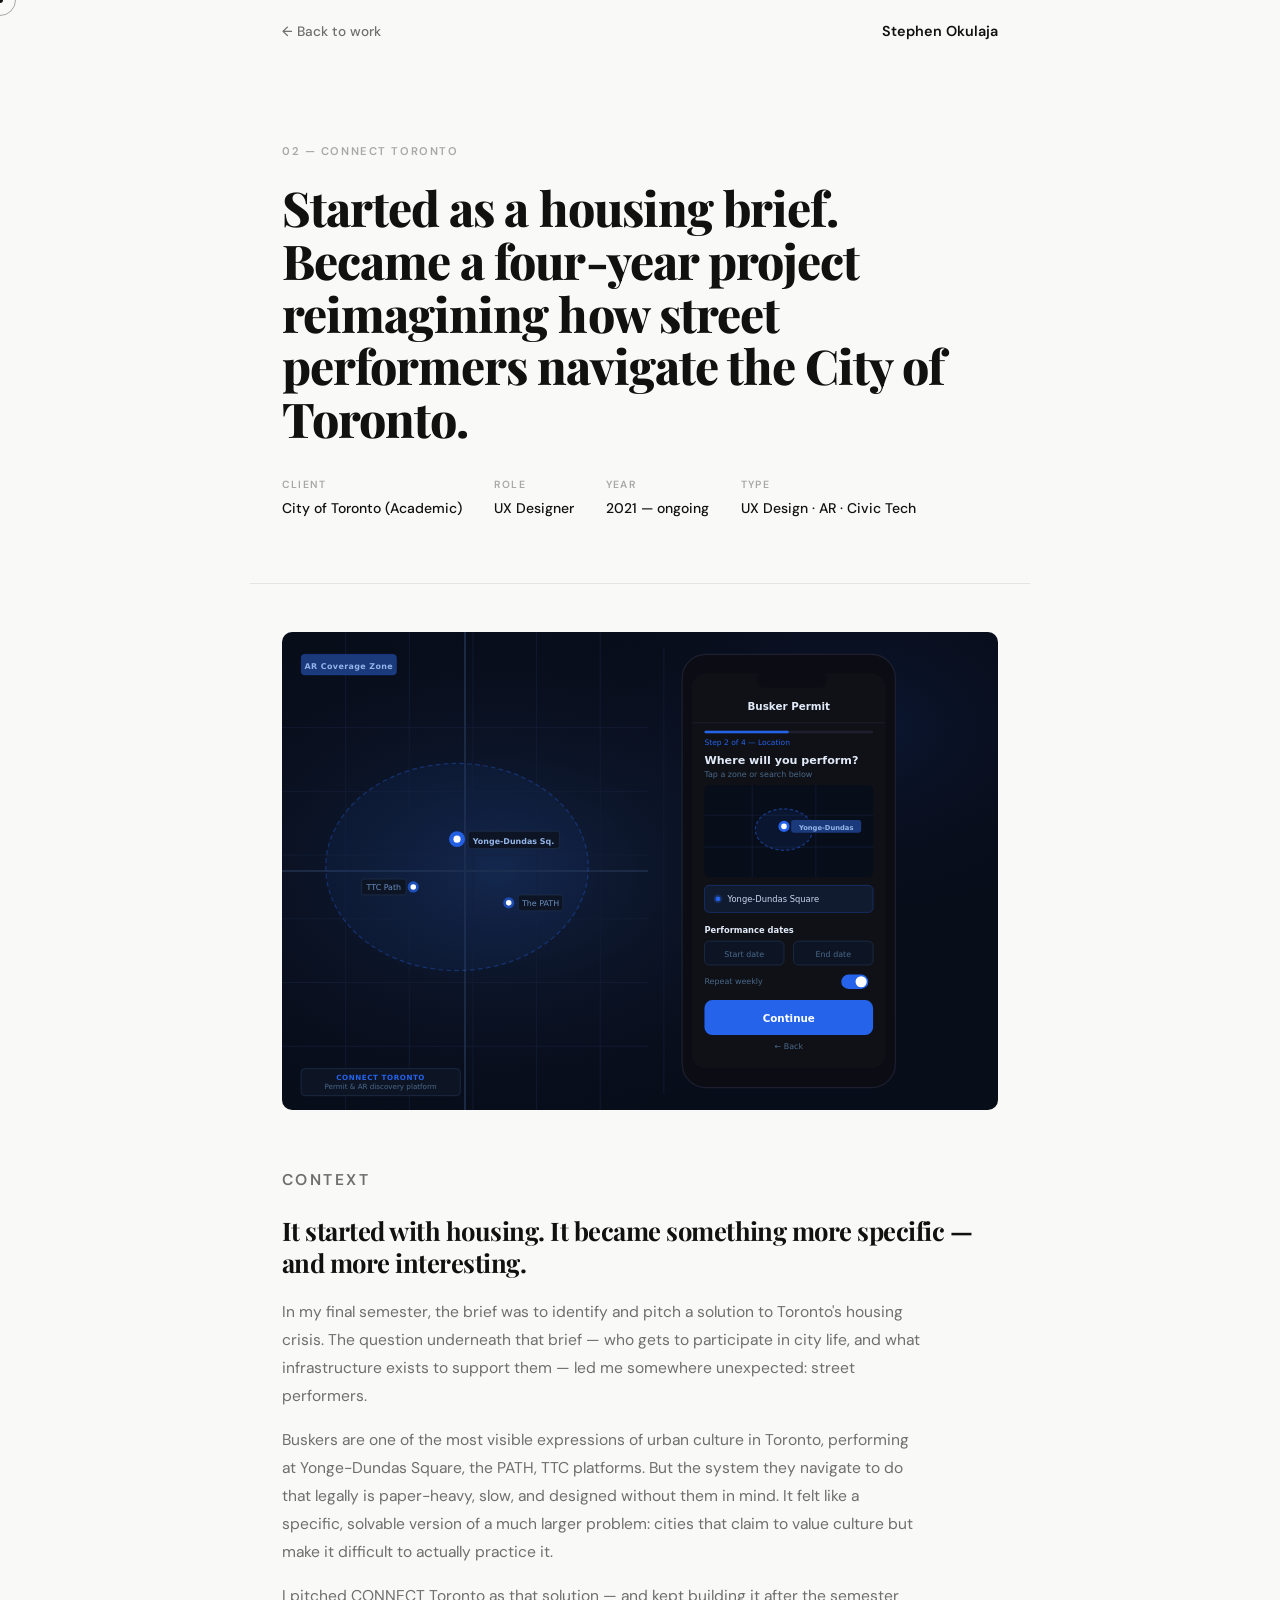
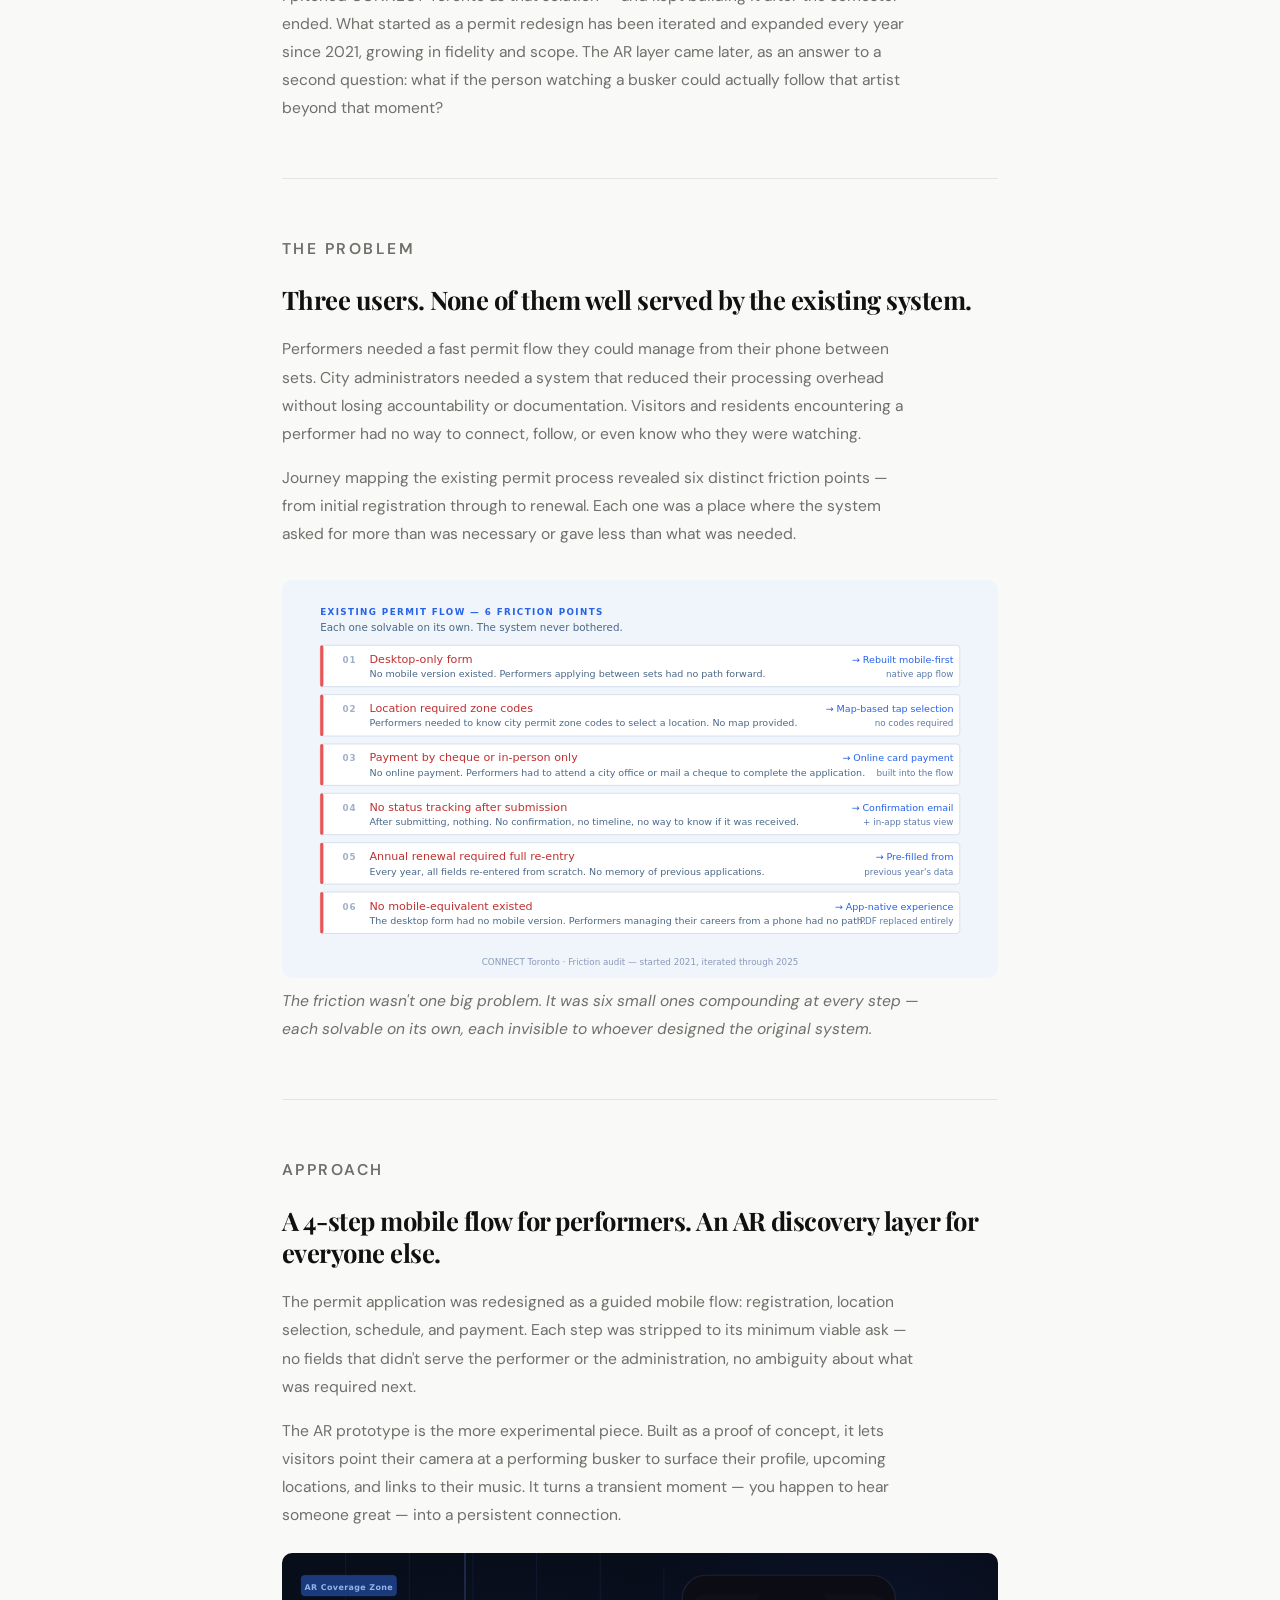
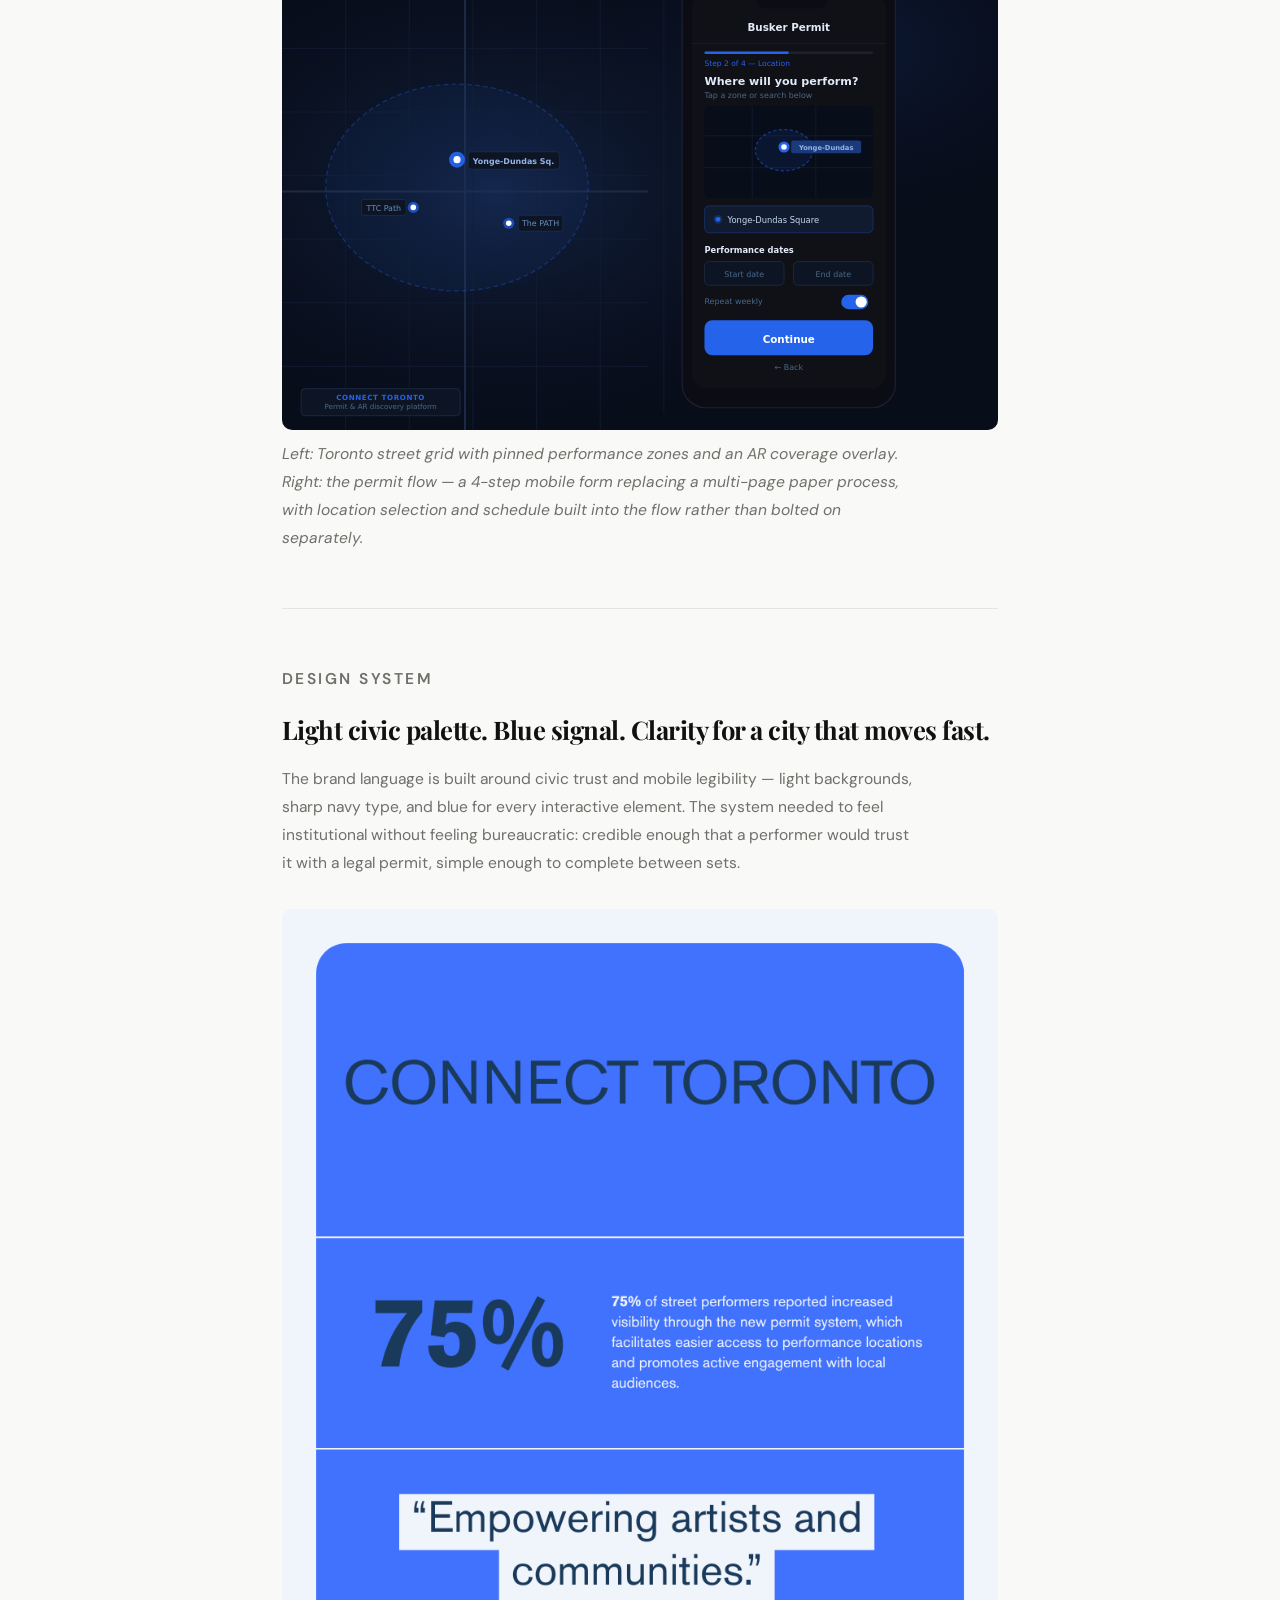
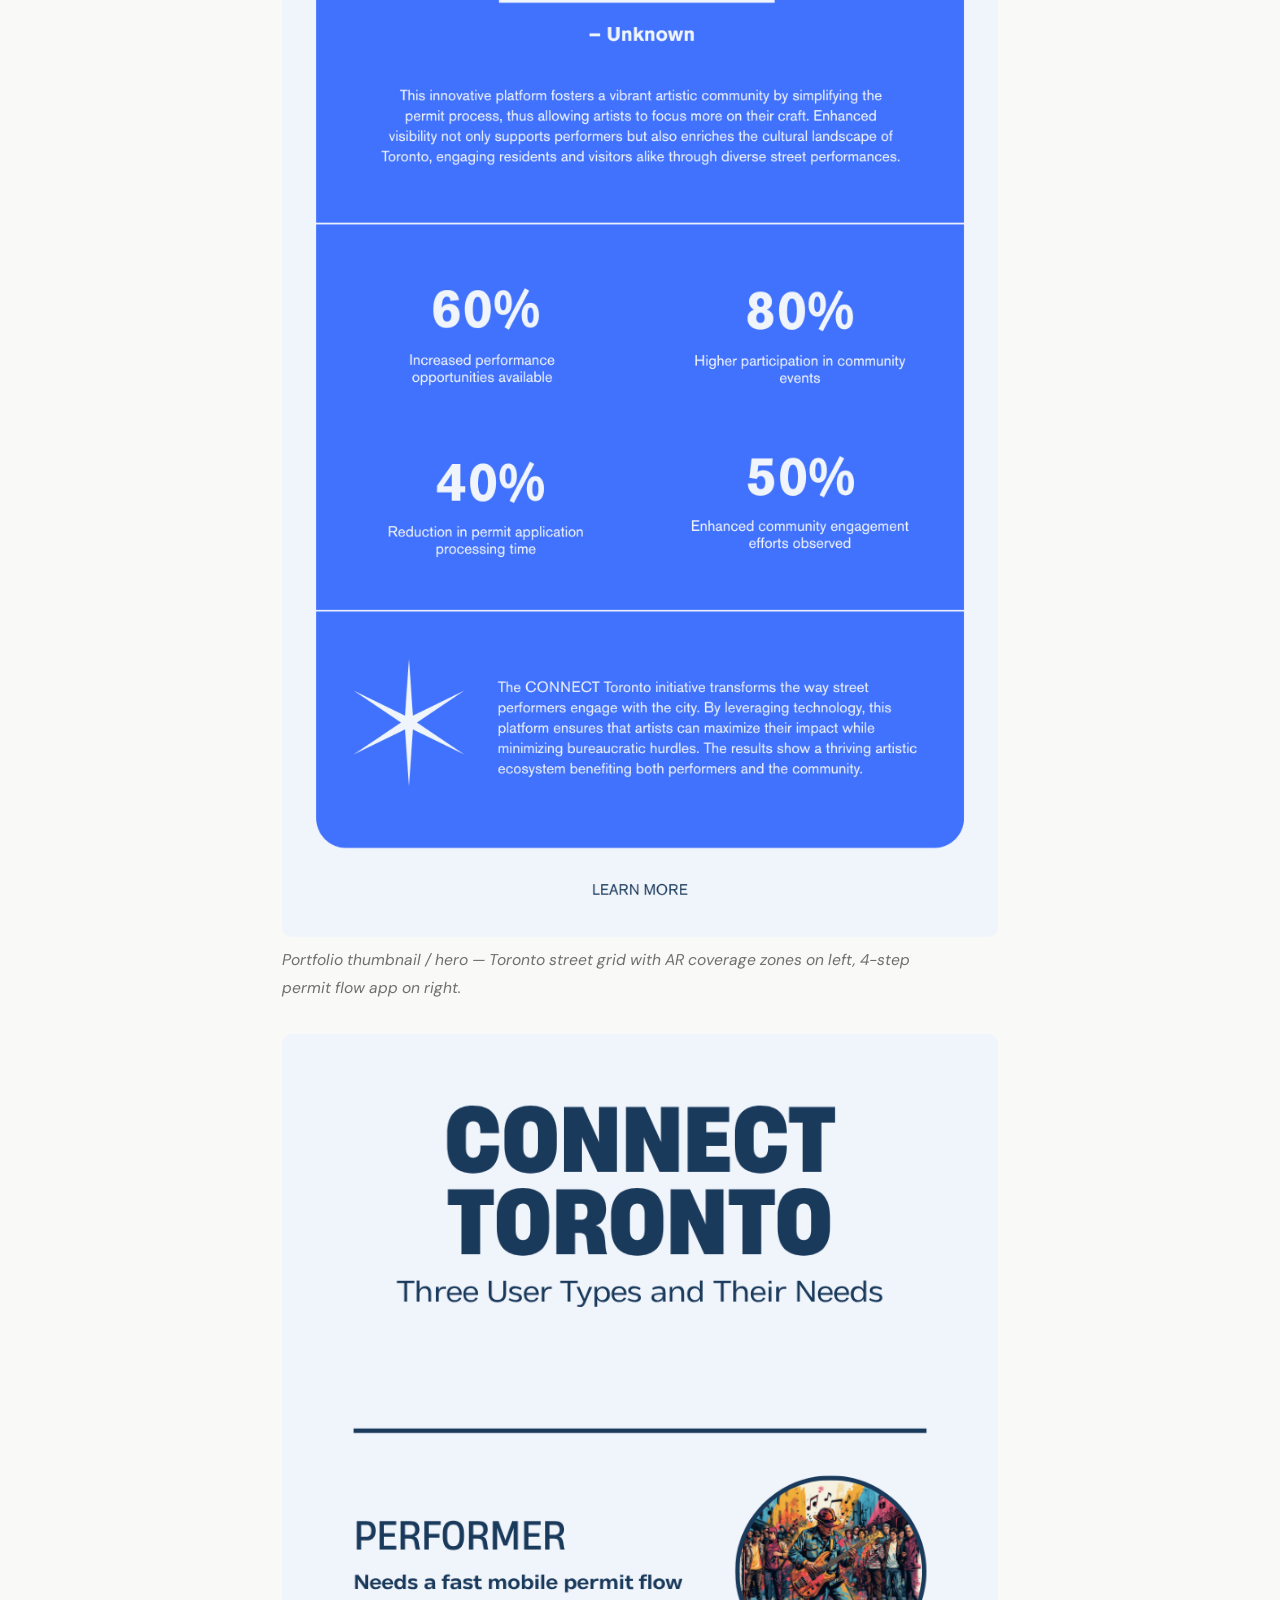
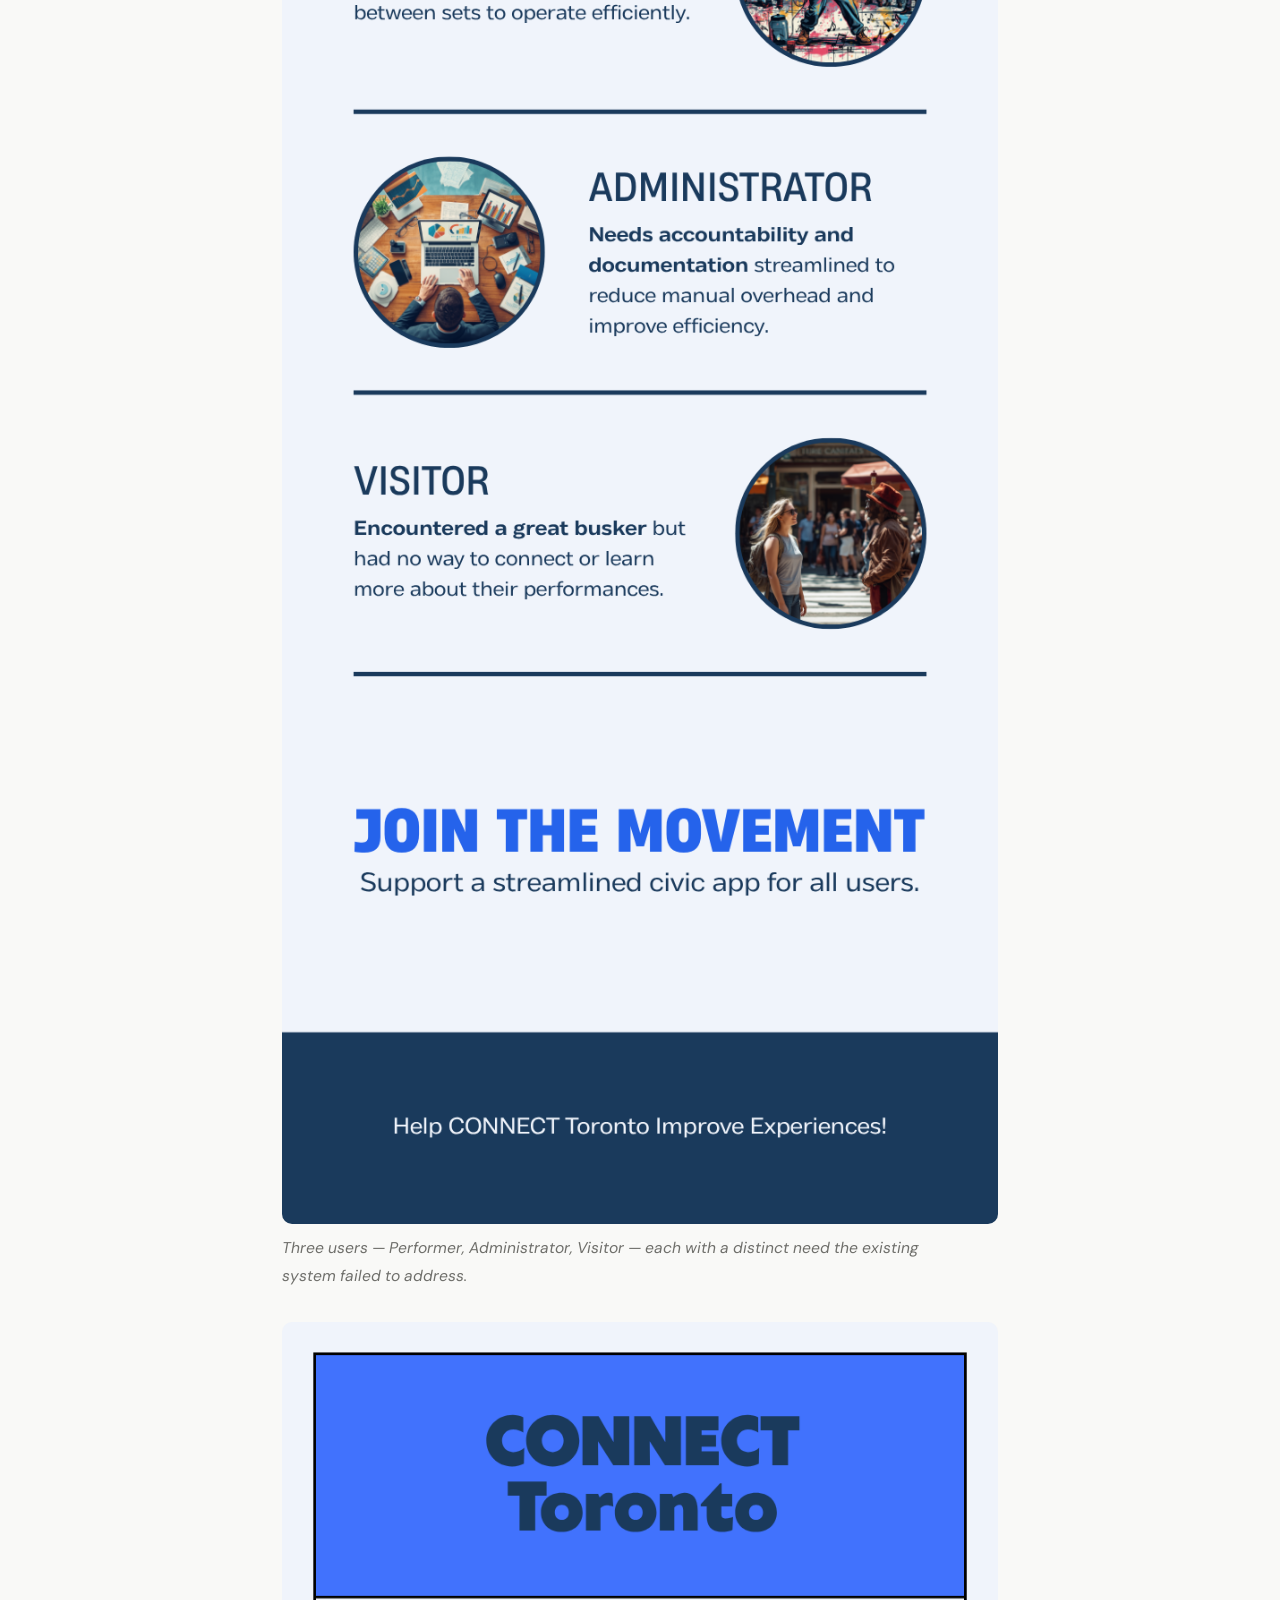
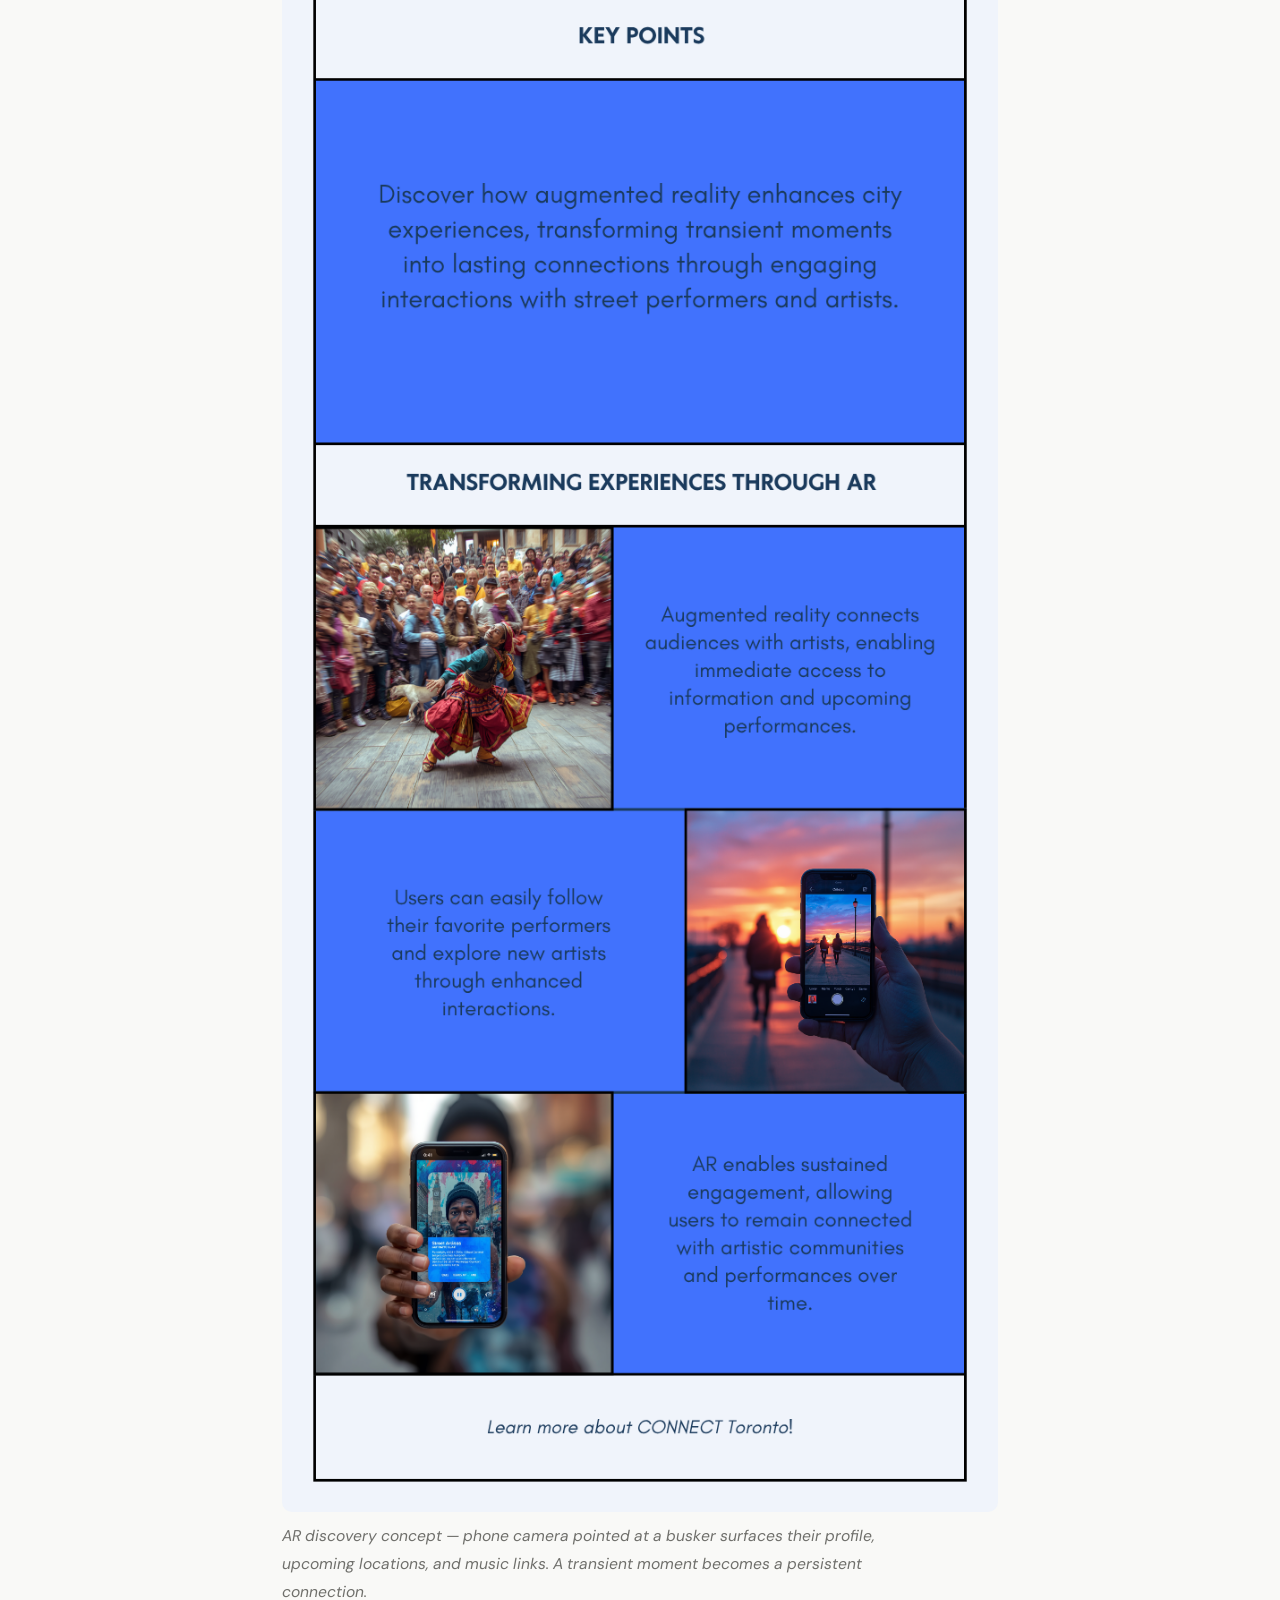
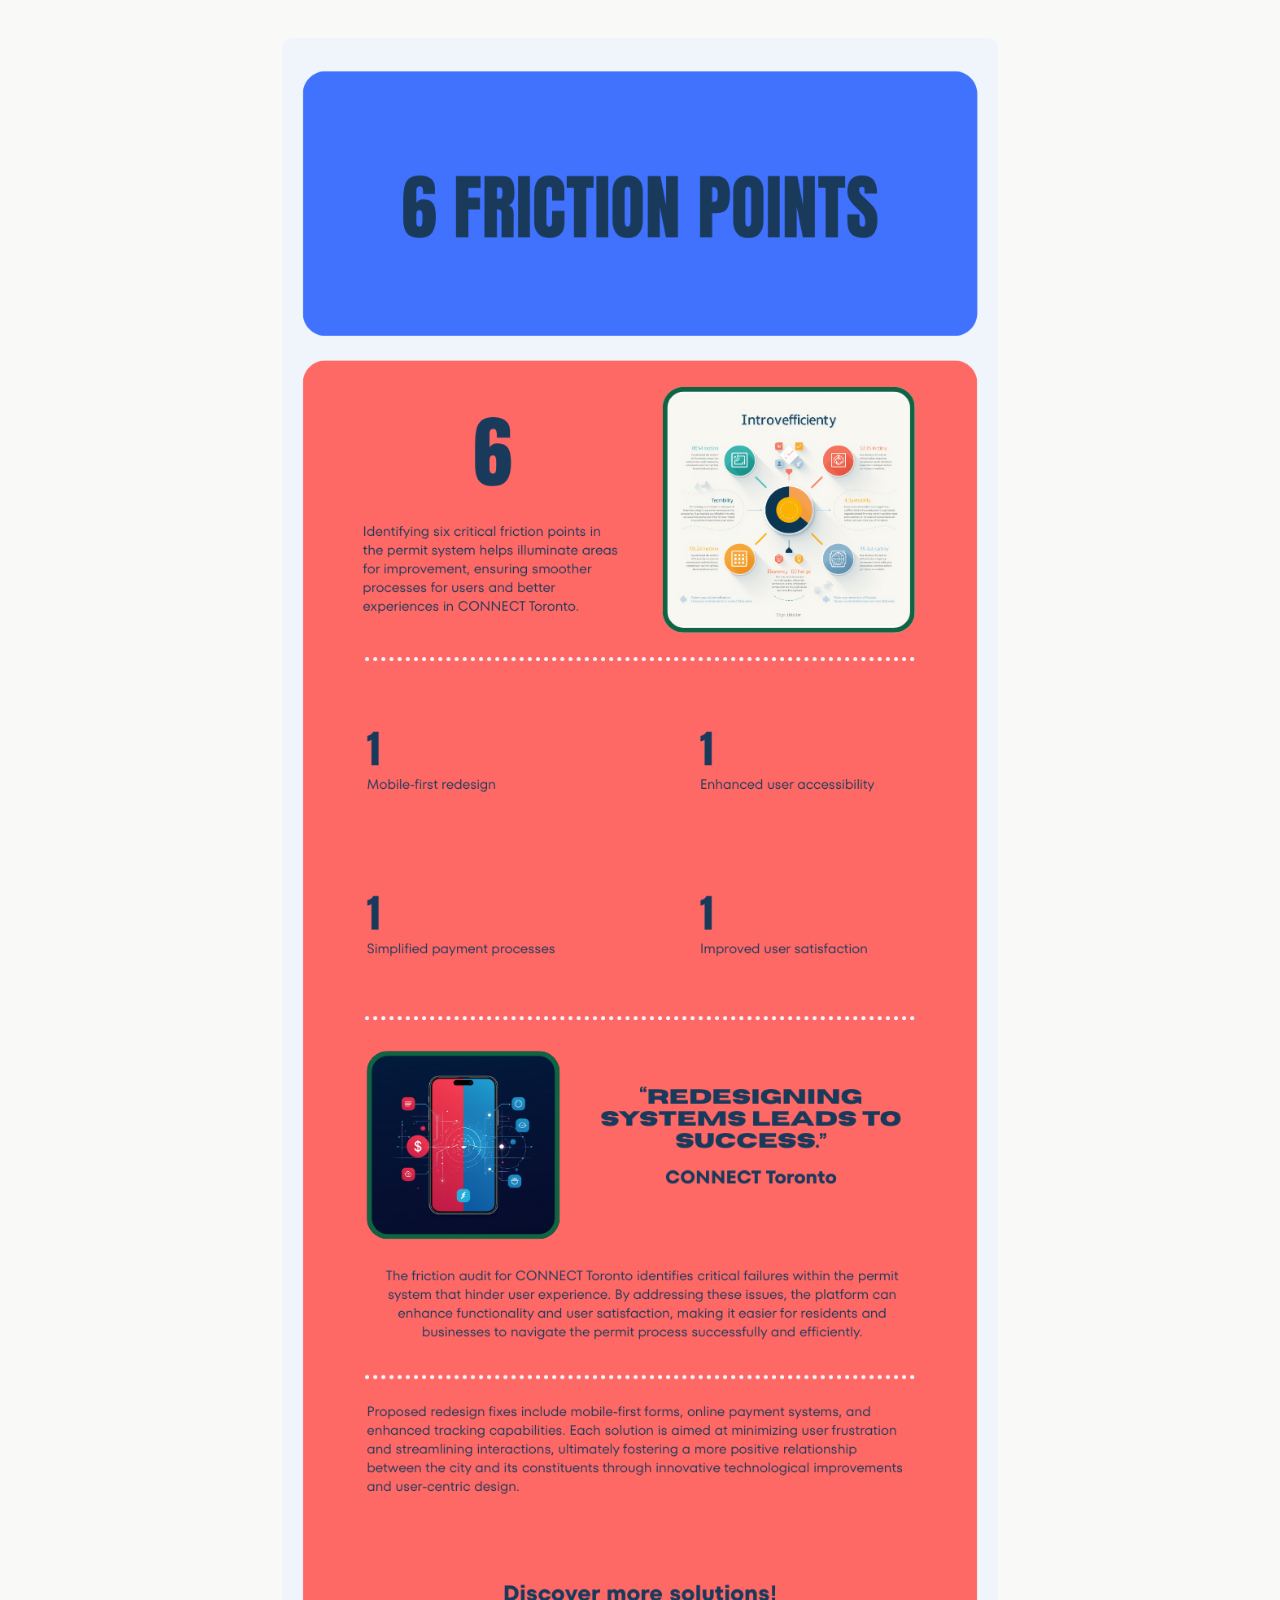
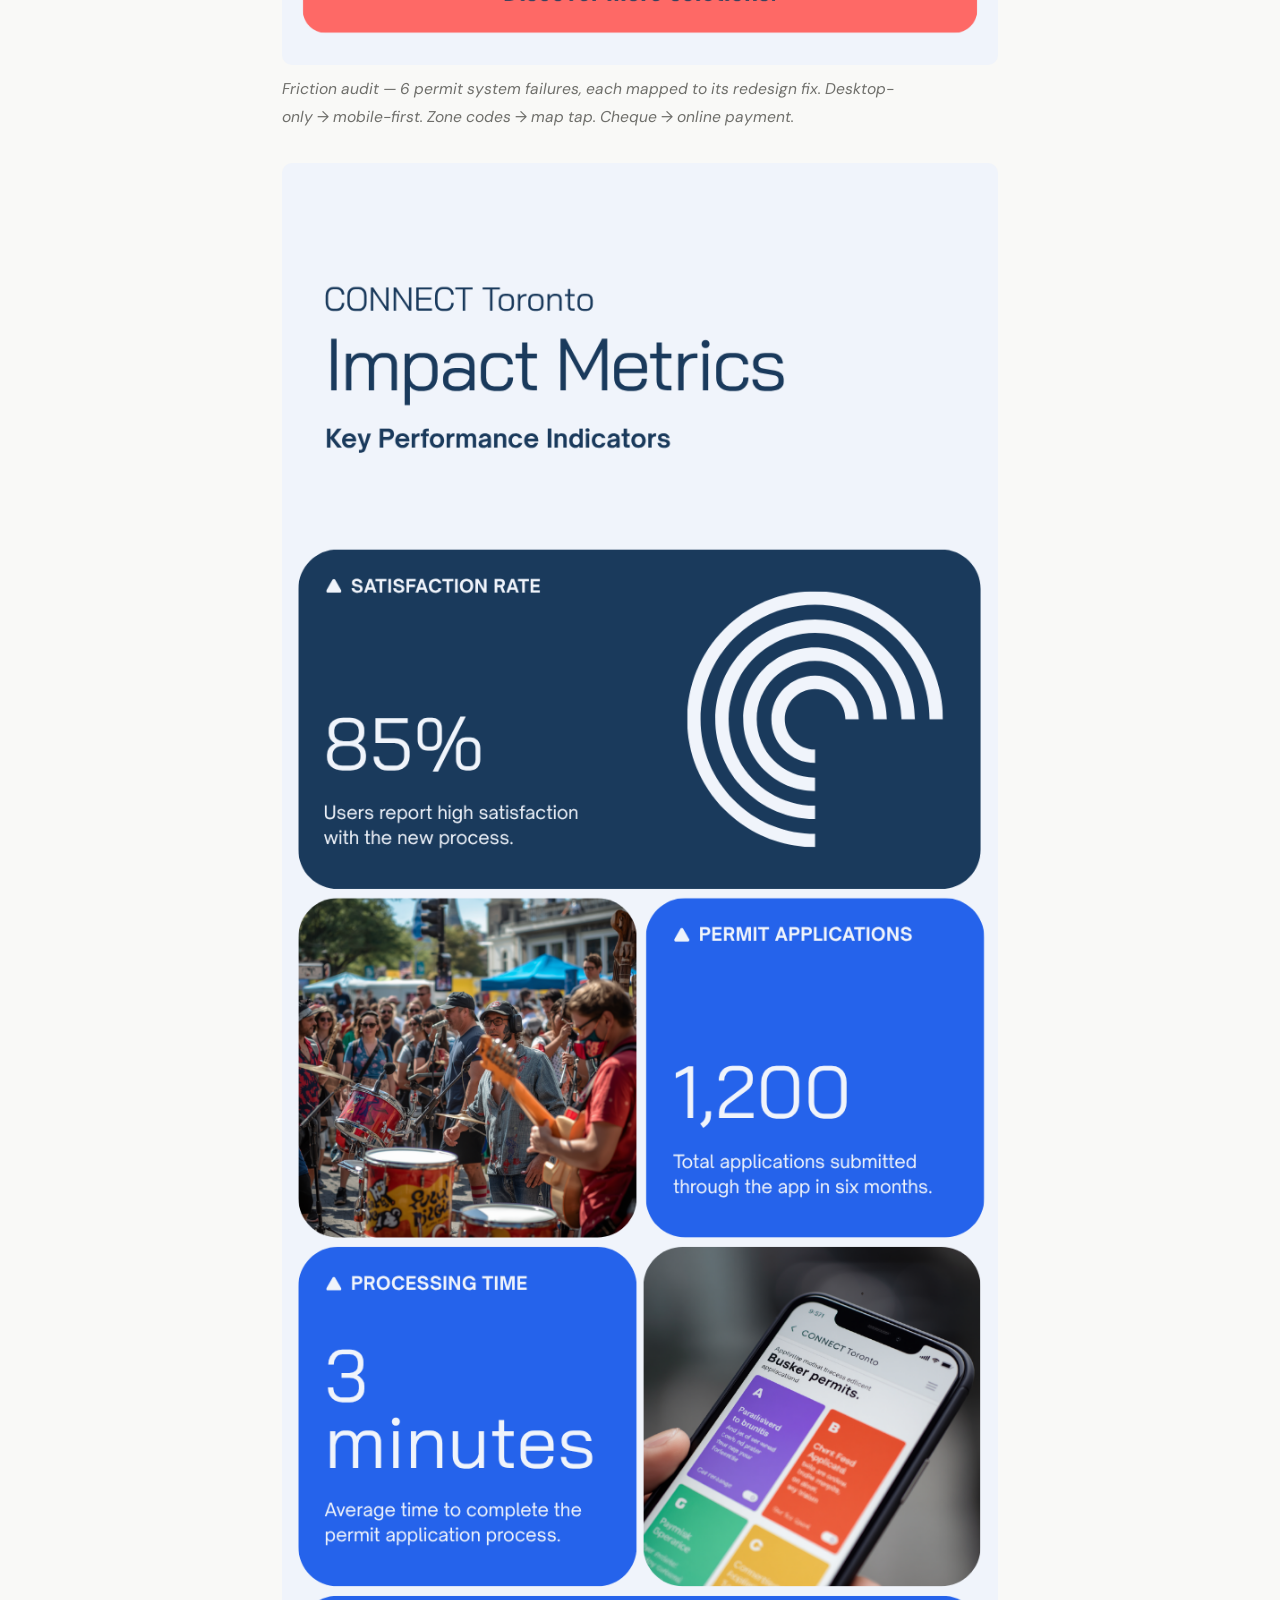
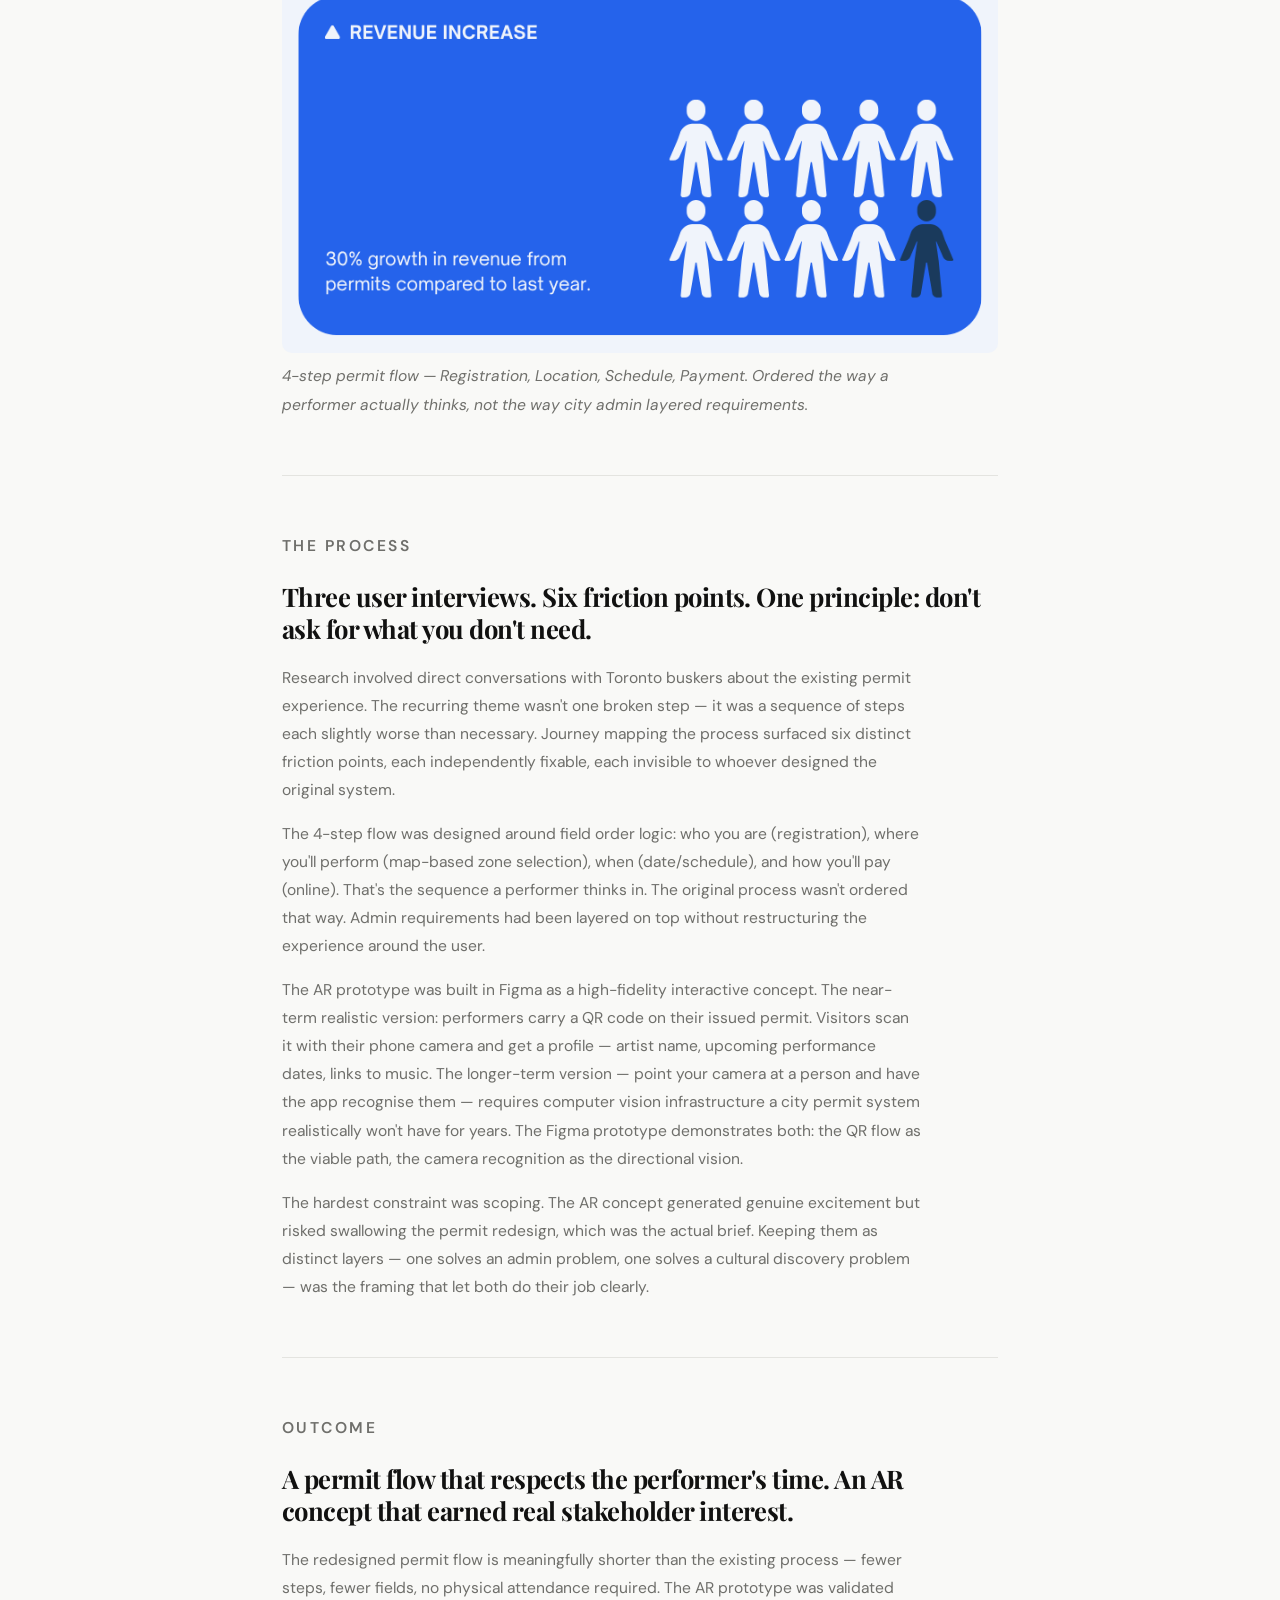
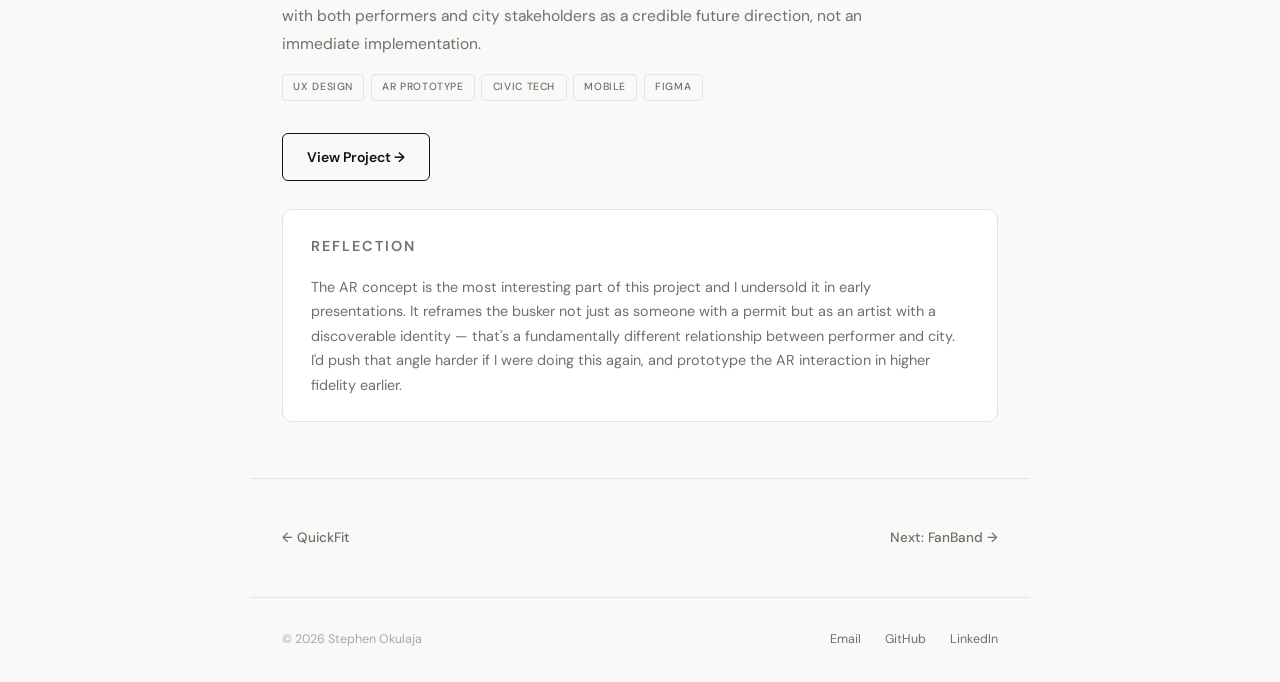
==== projects/connect-toronto.html @ ec6cff31 "Initial commit — portfolio with 5 case studies QuickFit, CONNECT Toronto, FanBand, VerseCue, Elicit " ====
<!DOCTYPE html>
<html lang="en">
<head>
  <meta charset="UTF-8" />
  <meta name="viewport" content="width=device-width, initial-scale=1.0" />
  <title>CONNECT Toronto — Stephen Okulaja</title>
  <link rel="preconnect" href="https://fonts.googleapis.com" />
  <link rel="preconnect" href="https://fonts.gstatic.com" crossorigin />
  <link href="https://fonts.googleapis.com/css2?family=Playfair+Display:ital,wght@0,400;0,700;1,400;1,700&family=DM+Sans:ital,opsz,wght@0,9..40,300;0,9..40,400;0,9..40,500;0,9..40,600;1,9..40,300&display=swap" rel="stylesheet" />
  <link rel="stylesheet" href="case-study.css" />
</head>
<body>

  <div class="cursor-dot"></div>
  <div class="cursor-ring"></div>

  <nav class="nav" id="nav">
    <a class="nav-back" href="../index.html">&larr; Back to work</a>
    <a class="nav-logo" href="../index.html">Stephen Okulaja</a>
  </nav>

  <header class="cs-hero fade-in">
    <p class="cs-num">02 &mdash; CONNECT Toronto</p>
    <h1 class="cs-title">Started as a housing brief. Became a four-year project reimagining how street performers navigate the City of Toronto.</h1>
    <div class="cs-meta">
      <div class="cs-meta-item">
        <span class="cs-meta-label">Client</span>
        <span class="cs-meta-value">City of Toronto (Academic)</span>
      </div>
      <div class="cs-meta-item">
        <span class="cs-meta-label">Role</span>
        <span class="cs-meta-value">UX Designer</span>
      </div>
      <div class="cs-meta-item">
        <span class="cs-meta-label">Year</span>
        <span class="cs-meta-value">2021 — ongoing</span>
      </div>
      <div class="cs-meta-item">
        <span class="cs-meta-label">Type</span>
        <span class="cs-meta-value">UX Design · AR · Civic Tech</span>
      </div>
    </div>
  </header>

  <div class="cs-project-img fade-in">
    <img src="../assets/connect-toronto.svg" alt="CONNECT Toronto app and AR overlay interface" />
  </div>

  <main class="cs-body">

    <section class="cs-section fade-in">
      <p class="cs-section-label">Context</p>
      <h2>It started with housing. It became something more specific — and more interesting.</h2>
      <p>In my final semester, the brief was to identify and pitch a solution to Toronto's housing crisis. The question underneath that brief — who gets to participate in city life, and what infrastructure exists to support them — led me somewhere unexpected: street performers.</p>
      <p>Buskers are one of the most visible expressions of urban culture in Toronto, performing at Yonge-Dundas Square, the PATH, TTC platforms. But the system they navigate to do that legally is paper-heavy, slow, and designed without them in mind. It felt like a specific, solvable version of a much larger problem: cities that claim to value culture but make it difficult to actually practice it.</p>
      <p>I pitched CONNECT Toronto as that solution — and kept building it after the semester ended. What started as a permit redesign has been iterated and expanded every year since 2021, growing in fidelity and scope. The AR layer came later, as an answer to a second question: what if the person watching a busker could actually follow that artist beyond that moment?</p>
    </section>

    <section class="cs-section fade-in">
      <p class="cs-section-label">The Problem</p>
      <h2>Three users. None of them well served by the existing system.</h2>
      <p>Performers needed a fast permit flow they could manage from their phone between sets. City administrators needed a system that reduced their processing overhead without losing accountability or documentation. Visitors and residents encountering a performer had no way to connect, follow, or even know who they were watching.</p>
      <p>Journey mapping the existing permit process revealed six distinct friction points — from initial registration through to renewal. Each one was a place where the system asked for more than was necessary or gave less than what was needed.</p>
      <img src="../assets/connect-journey.svg" alt="Permit flow journey map with 6 friction points" style="width:100%;border-radius:10px;display:block;margin:2rem 0 0;" />
      <p class="cs-img-caption">The friction wasn't one big problem. It was six small ones compounding at every step — each solvable on its own, each invisible to whoever designed the original system.</p>
    </section>

    <section class="cs-section fade-in">
      <p class="cs-section-label">Approach</p>
      <h2>A 4-step mobile flow for performers. An AR discovery layer for everyone else.</h2>
      <p>The permit application was redesigned as a guided mobile flow: registration, location selection, schedule, and payment. Each step was stripped to its minimum viable ask — no fields that didn't serve the performer or the administration, no ambiguity about what was required next.</p>
      <p>The AR prototype is the more experimental piece. Built as a proof of concept, it lets visitors point their camera at a performing busker to surface their profile, upcoming locations, and links to their music. It turns a transient moment — you happen to hear someone great — into a persistent connection.</p>
      <img src="../assets/connect-toronto.svg" alt="CONNECT Toronto app and AR overlay" style="width:100%;border-radius:10px;display:block;margin:1.5rem 0 0;" />
      <p class="cs-img-caption">Left: Toronto street grid with pinned performance zones and an AR coverage overlay. Right: the permit flow — a 4-step mobile form replacing a multi-page paper process, with location selection and schedule built into the flow rather than bolted on separately.</p>
    </section>

    <section class="cs-section fade-in">
      <p class="cs-section-label">Design System</p>
      <h2>Light civic palette. Blue signal. Clarity for a city that moves fast.</h2>
      <p>The brand language is built around civic trust and mobile legibility — light backgrounds, sharp navy type, and blue for every interactive element. The system needed to feel institutional without feeling bureaucratic: credible enough that a performer would trust it with a legal permit, simple enough to complete between sets.</p>

      <img src="../assets/ct-design-hero.png" alt="CONNECT Toronto hero — city map with AR zones and mobile permit flow" style="width:100%;border-radius:10px;display:block;margin:2rem 0 0;" />
      <p class="cs-img-caption">Portfolio thumbnail / hero — Toronto street grid with AR coverage zones on left, 4-step permit flow app on right.</p>

      <img src="../assets/ct-design-users.png" alt="Three user types — Performer, Administrator, Visitor" style="width:100%;border-radius:10px;display:block;margin:2rem 0 0;" />
      <p class="cs-img-caption">Three users — Performer, Administrator, Visitor — each with a distinct need the existing system failed to address.</p>

      <img src="../assets/ct-design-ar.png" alt="AR discovery concept — phone camera overlay with performer profile card" style="width:100%;border-radius:10px;display:block;margin:2rem 0 0;" />
      <p class="cs-img-caption">AR discovery concept — phone camera pointed at a busker surfaces their profile, upcoming locations, and music links. A transient moment becomes a persistent connection.</p>

      <img src="../assets/ct-design-friction.png" alt="Friction audit — 6 permit system failures and redesign fixes" style="width:100%;border-radius:10px;display:block;margin:2rem 0 0;" />
      <p class="cs-img-caption">Friction audit — 6 permit system failures, each mapped to its redesign fix. Desktop-only → mobile-first. Zone codes → map tap. Cheque → online payment.</p>

      <img src="../assets/ct-design-flow.png" alt="4-step permit flow — Registration, Location, Schedule, Payment" style="width:100%;border-radius:10px;display:block;margin:2rem 0 0;" />
      <p class="cs-img-caption">4-step permit flow — Registration, Location, Schedule, Payment. Ordered the way a performer actually thinks, not the way city admin layered requirements.</p>
    </section>

    <section class="cs-section fade-in">
      <p class="cs-section-label">The Process</p>
      <h2>Three user interviews. Six friction points. One principle: don't ask for what you don't need.</h2>
      <p>Research involved direct conversations with Toronto buskers about the existing permit experience. The recurring theme wasn't one broken step — it was a sequence of steps each slightly worse than necessary. Journey mapping the process surfaced six distinct friction points, each independently fixable, each invisible to whoever designed the original system.</p>
      <p>The 4-step flow was designed around field order logic: who you are (registration), where you'll perform (map-based zone selection), when (date/schedule), and how you'll pay (online). That's the sequence a performer thinks in. The original process wasn't ordered that way. Admin requirements had been layered on top without restructuring the experience around the user.</p>
      <p>The AR prototype was built in Figma as a high-fidelity interactive concept. The near-term realistic version: performers carry a QR code on their issued permit. Visitors scan it with their phone camera and get a profile — artist name, upcoming performance dates, links to music. The longer-term version — point your camera at a person and have the app recognise them — requires computer vision infrastructure a city permit system realistically won't have for years. The Figma prototype demonstrates both: the QR flow as the viable path, the camera recognition as the directional vision.</p>
      <p>The hardest constraint was scoping. The AR concept generated genuine excitement but risked swallowing the permit redesign, which was the actual brief. Keeping them as distinct layers — one solves an admin problem, one solves a cultural discovery problem — was the framing that let both do their job clearly.</p>
    </section>

    <section class="cs-section fade-in">
      <p class="cs-section-label">Outcome</p>
      <h2>A permit flow that respects the performer's time. An AR concept that earned real stakeholder interest.</h2>
      <p>The redesigned permit flow is meaningfully shorter than the existing process — fewer steps, fewer fields, no physical attendance required. The AR prototype was validated with both performers and city stakeholders as a credible future direction, not an immediate implementation.</p>
      <ul class="cs-tags">
        <li>UX Design</li><li>AR Prototype</li><li>Civic Tech</li><li>Mobile</li><li>Figma</li>
      </ul>
      <div class="cs-links">
        <a href="https://imaginative-cascaron-b00fae.netlify.app/connect" target="_blank" rel="noopener" class="cs-link-btn">View Project &rarr;</a>
      </div>
      <div class="cs-reflection">
        <p class="cs-reflection-label">Reflection</p>
        <p>The AR concept is the most interesting part of this project and I undersold it in early presentations. It reframes the busker not just as someone with a permit but as an artist with a discoverable identity — that's a fundamentally different relationship between performer and city. I'd push that angle harder if I were doing this again, and prototype the AR interaction in higher fidelity earlier.</p>
      </div>
    </section>

  </main>

  <nav class="cs-project-nav fade-in">
    <a href="quickfit.html">&larr; QuickFit</a>
    <a class="next" href="fanband.html">Next: FanBand &rarr;</a>
  </nav>

  <footer class="footer">
    <p class="footer-copy">&copy; 2026 Stephen Okulaja</p>
    <div class="footer-links">
      <a href="mailto:okulajastephen@gmail.com">Email</a>
      <a href="https://github.com/stephenokulaja" target="_blank" rel="noopener">GitHub</a>
      <a href="https://www.linkedin.com/in/stephen-okulaja/" target="_blank" rel="noopener">LinkedIn</a>
    </div>
  </footer>

  <script src="case-study.js"></script>
</body>
</html>
---- projects/case-study.css ----
/* =====================
   TOKENS (shared with root)
   ===================== */
:root {
  --bg:      #f9f9f7;
  --surface: #ffffff;
  --border:  #e4e4e0;
  --text:    #111110;
  --muted:   #6f6f6b;
  --subtle:  #a8a8a4;
  --accent:  #a07040;
  --radius:  10px;
  --max-w:   780px;
  --font-display: 'Playfair Display', Georgia, serif;
  --font:    'DM Sans', system-ui, -apple-system, sans-serif;
}

@media (prefers-color-scheme: dark) {
  :root {
    --bg:      #111110;
    --surface: #1a1a18;
    --border:  #2a2a27;
    --text:    #f0f0ed;
    --muted:   #9a9a95;
    --subtle:  #5a5a56;
    --accent:  #c89050;
  }
}

/* =====================
   VIEW TRANSITIONS
   ===================== */
@view-transition { navigation: auto; }
::view-transition-old(root) { animation: 180ms ease out vt-fade-out; }
::view-transition-new(root) { animation: 240ms ease in vt-fade-in; }
@keyframes vt-fade-out { to   { opacity: 0; } }
@keyframes vt-fade-in  { from { opacity: 0; } }

/* =====================
   RESET
   ===================== */
*, *::before, *::after {
  box-sizing: border-box;
  margin: 0;
  padding: 0;
}

html { scroll-behavior: smooth; }

body {
  background: var(--bg);
  color: var(--text);
  font-family: var(--font);
  font-size: 1rem;
  line-height: 1.6;
  -webkit-font-smoothing: antialiased;
}

a { color: inherit; text-decoration: none; }

img {
  display: block;
  width: 100%;
  border-radius: var(--radius);
}

/* =====================
   CUSTOM CURSOR
   ===================== */
.cursor-dot,
.cursor-ring {
  position: fixed;
  top: 0; left: 0;
  pointer-events: none;
  z-index: 9999;
  border-radius: 50%;
  transform: translate(-50%, -50%);
  transition: opacity 0.3s;
}

.cursor-dot {
  width: 6px;
  height: 6px;
  background: var(--text);
}

.cursor-ring {
  width: 32px;
  height: 32px;
  border: 1.5px solid var(--text);
  opacity: 0.35;
  transition: width 0.2s ease, height 0.2s ease, opacity 0.2s ease;
}

body.cursor-hover .cursor-ring {
  width: 52px;
  height: 52px;
  opacity: 0.15;
}

/* =====================
   NAV
   ===================== */
.nav {
  position: sticky;
  top: 0;
  z-index: 100;
  display: flex;
  justify-content: space-between;
  align-items: center;
  padding: 1.25rem 2rem;
  max-width: var(--max-w);
  margin: 0 auto;
  background: var(--bg);
}

.nav.scrolled {
  border-bottom: 1px solid var(--border);
  background: rgba(249, 249, 247, 0.92);
  backdrop-filter: blur(10px);
  -webkit-backdrop-filter: blur(10px);
}

.nav-back {
  font-size: 0.85rem;
  font-weight: 500;
  color: var(--muted);
  display: flex;
  align-items: center;
  gap: 0.4rem;
  transition: color 0.2s;
}

.nav-back:hover { color: var(--text); }

.nav-logo {
  font-size: 0.9rem;
  font-weight: 600;
  color: var(--text);
}

/* =====================
   CASE STUDY HERO
   ===================== */
.cs-hero {
  max-width: var(--max-w);
  margin: 0 auto;
  padding: 5rem 2rem 4rem;
  border-bottom: 1px solid var(--border);
}

.cs-num {
  font-size: 0.7rem;
  font-weight: 600;
  letter-spacing: 0.14em;
  text-transform: uppercase;
  color: var(--subtle);
  margin-bottom: 1.25rem;
}

.cs-title {
  font-family: var(--font-display);
  font-size: clamp(1.8rem, 5vw, 3rem);
  font-weight: 800;
  letter-spacing: -0.02em;
  line-height: 1.1;
  margin-bottom: 2rem;
}

.cs-meta {
  display: flex;
  flex-wrap: wrap;
  gap: 2rem;
}

.cs-meta-item {
  display: flex;
  flex-direction: column;
  gap: 0.2rem;
}

.cs-meta-label {
  font-size: 0.65rem;
  font-weight: 600;
  letter-spacing: 0.12em;
  text-transform: uppercase;
  color: var(--subtle);
}

.cs-meta-value {
  font-size: 0.875rem;
  font-weight: 500;
  color: var(--text);
}

/* =====================
   CASE STUDY BODY
   ===================== */
.cs-body {
  max-width: var(--max-w);
  margin: 0 auto;
  padding: 0 2rem;
}

.cs-section {
  padding: 3.5rem 0;
  border-bottom: 1px solid var(--border);
}

.cs-section:last-of-type {
  border-bottom: none;
}

.cs-section-label {
  font-size: 0.65rem;
  font-weight: 600;
  letter-spacing: 0.16em;
  text-transform: uppercase;
  color: var(--accent);
  margin-bottom: 1.25rem;
}

.cs-section h2 {
  font-family: var(--font-display);
  font-size: clamp(1.2rem, 2.5vw, 1.6rem);
  font-weight: 700;
  letter-spacing: -0.02em;
  line-height: 1.25;
  margin-bottom: 1.25rem;
}

.cs-section p {
  font-size: 0.975rem;
  color: var(--muted);
  line-height: 1.8;
  max-width: 640px;
}

.cs-section p + p {
  margin-top: 1rem;
}

/* IMAGE PLACEHOLDER */
.cs-img-wrap {
  margin: 2rem 0;
  background: var(--border);
  border-radius: var(--radius);
  aspect-ratio: 16 / 9;
  display: flex;
  align-items: center;
  justify-content: center;
  color: var(--subtle);
  font-size: 0.8rem;
  font-weight: 500;
  letter-spacing: 0.05em;
}

.cs-img-wrap.tall {
  aspect-ratio: 4 / 3;
}

.cs-img-caption {
  font-size: 0.75rem;
  color: var(--subtle);
  margin-top: 0.6rem;
  font-style: italic;
}

/* OUTCOMES GRID */
.cs-outcomes {
  display: grid;
  grid-template-columns: repeat(auto-fill, minmax(180px, 1fr));
  gap: 1.5rem;
  margin-top: 1.5rem;
}

.cs-outcome {
  display: flex;
  flex-direction: column;
  gap: 0.35rem;
  padding: 1.5rem;
  background: var(--surface);
  border: 1px solid var(--border);
  border-radius: var(--radius);
}

.cs-outcome-value {
  font-family: var(--font-display);
  font-size: 2rem;
  font-weight: 800;
  letter-spacing: -0.03em;
  line-height: 1;
}

.cs-outcome-label {
  font-size: 0.8rem;
  color: var(--muted);
  line-height: 1.4;
}

/* TAGS */
.cs-tags {
  list-style: none;
  display: flex;
  flex-wrap: wrap;
  gap: 0.4rem;
  margin-top: 1rem;
}

.cs-tags li {
  font-size: 0.65rem;
  font-weight: 500;
  letter-spacing: 0.06em;
  text-transform: uppercase;
  color: var(--muted);
  border: 1px solid var(--border);
  padding: 0.25rem 0.65rem;
  border-radius: 4px;
}

.cs-links {
  display: flex;
  gap: 1rem;
  flex-wrap: wrap;
  margin-top: 2rem;
}

.cs-link-btn {
  display: inline-block;
  padding: 0.75rem 1.5rem;
  border: 1.5px solid var(--text);
  border-radius: 6px;
  font-size: 0.875rem;
  font-weight: 600;
  color: var(--text);
  transition: background 0.2s, color 0.2s;
}

.cs-link-btn:hover {
  background: var(--text);
  color: var(--bg);
}

/* =====================
   PROJECT NAV
   ===================== */
.cs-project-nav {
  max-width: var(--max-w);
  margin: 0 auto;
  padding: 3rem 2rem;
  display: flex;
  justify-content: space-between;
  align-items: center;
  border-top: 1px solid var(--border);
}

.cs-project-nav a {
  font-size: 0.85rem;
  font-weight: 500;
  color: var(--muted);
  transition: color 0.2s;
}

.cs-project-nav a:hover { color: var(--text); }

.cs-project-nav .next {
  text-align: right;
}

/* =====================
   FOOTER
   ===================== */
.footer {
  border-top: 1px solid var(--border);
  max-width: var(--max-w);
  margin: 0 auto;
  padding: 2rem;
  display: flex;
  justify-content: space-between;
  align-items: center;
  flex-wrap: wrap;
  gap: 1rem;
}

.footer-copy {
  font-size: 0.78rem;
  color: var(--subtle);
}

.footer-links {
  display: flex;
  gap: 1.5rem;
}

.footer-links a {
  font-size: 0.78rem;
  color: var(--muted);
  transition: color 0.2s;
}

.footer-links a:hover { color: var(--text); }

/* =====================
   FADE IN
   ===================== */
.fade-in {
  opacity: 0;
  transform: translateY(16px);
  transition: opacity 0.55s ease, transform 0.55s ease;
}

.fade-in.visible {
  opacity: 1;
  transform: translateY(0);
}

/* =====================
   PROJECT HERO IMAGE
   ===================== */
.cs-project-img {
  max-width: var(--max-w);
  margin: 0 auto;
  padding: 3rem 2rem 0;
}

.cs-project-img img {
  width: 100%;
  border-radius: var(--radius);
  display: block;
}

/* =====================
   REFLECTION (honest coda)
   ===================== */
.cs-reflection {
  background: var(--surface);
  border: 1px solid var(--border);
  border-radius: var(--radius);
  padding: 1.5rem 1.75rem;
  margin-top: 1.75rem;
}

.cs-reflection-label {
  font-size: 0.62rem;
  font-weight: 600;
  letter-spacing: 0.14em;
  text-transform: uppercase;
  color: var(--subtle);
  margin-bottom: 0.6rem;
}

.cs-reflection p {
  font-size: 0.9rem !important;
  color: var(--muted);
  line-height: 1.7;
  max-width: none !important;
}

/* =====================
   EMBEDDED ASSET PANELS
   ===================== */
.cs-embed {
  position: relative;
  width: 100%;
  overflow: hidden;
  border-radius: var(--radius);
  margin: 2rem 0 0;
  background: #0d0d0d;
}

.cs-embed iframe {
  width: 1200px;
  border: none;
  display: block;
  transform-origin: top left;
  pointer-events: none;
}

/* =====================
   RESPONSIVE
   ===================== */
@media (max-width: 600px) {
  .nav, .cs-hero, .cs-body, .cs-project-nav, .footer {
    padding-left: 1.25rem;
    padding-right: 1.25rem;
  }

  .cs-meta { gap: 1.25rem; }

  .cs-outcomes { grid-template-columns: 1fr 1fr; }

  .footer { flex-direction: column; align-items: flex-start; }
}
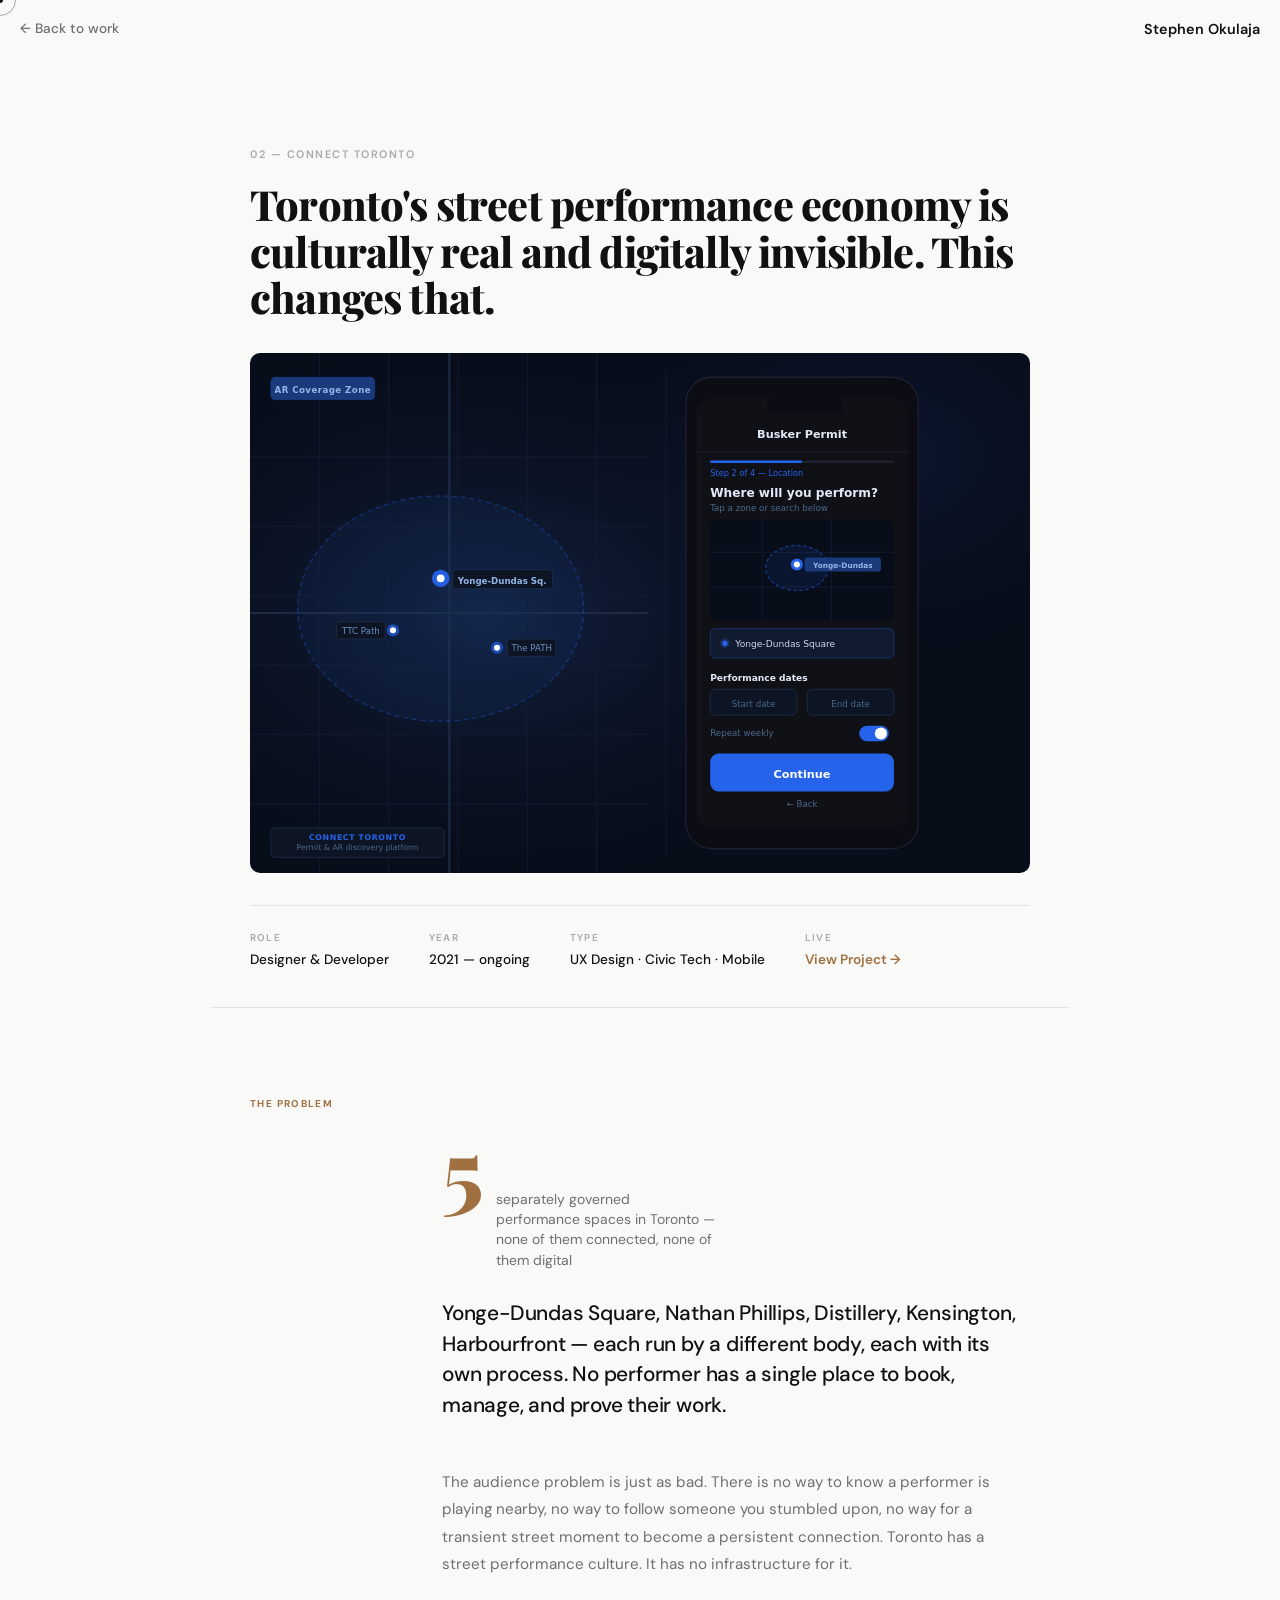
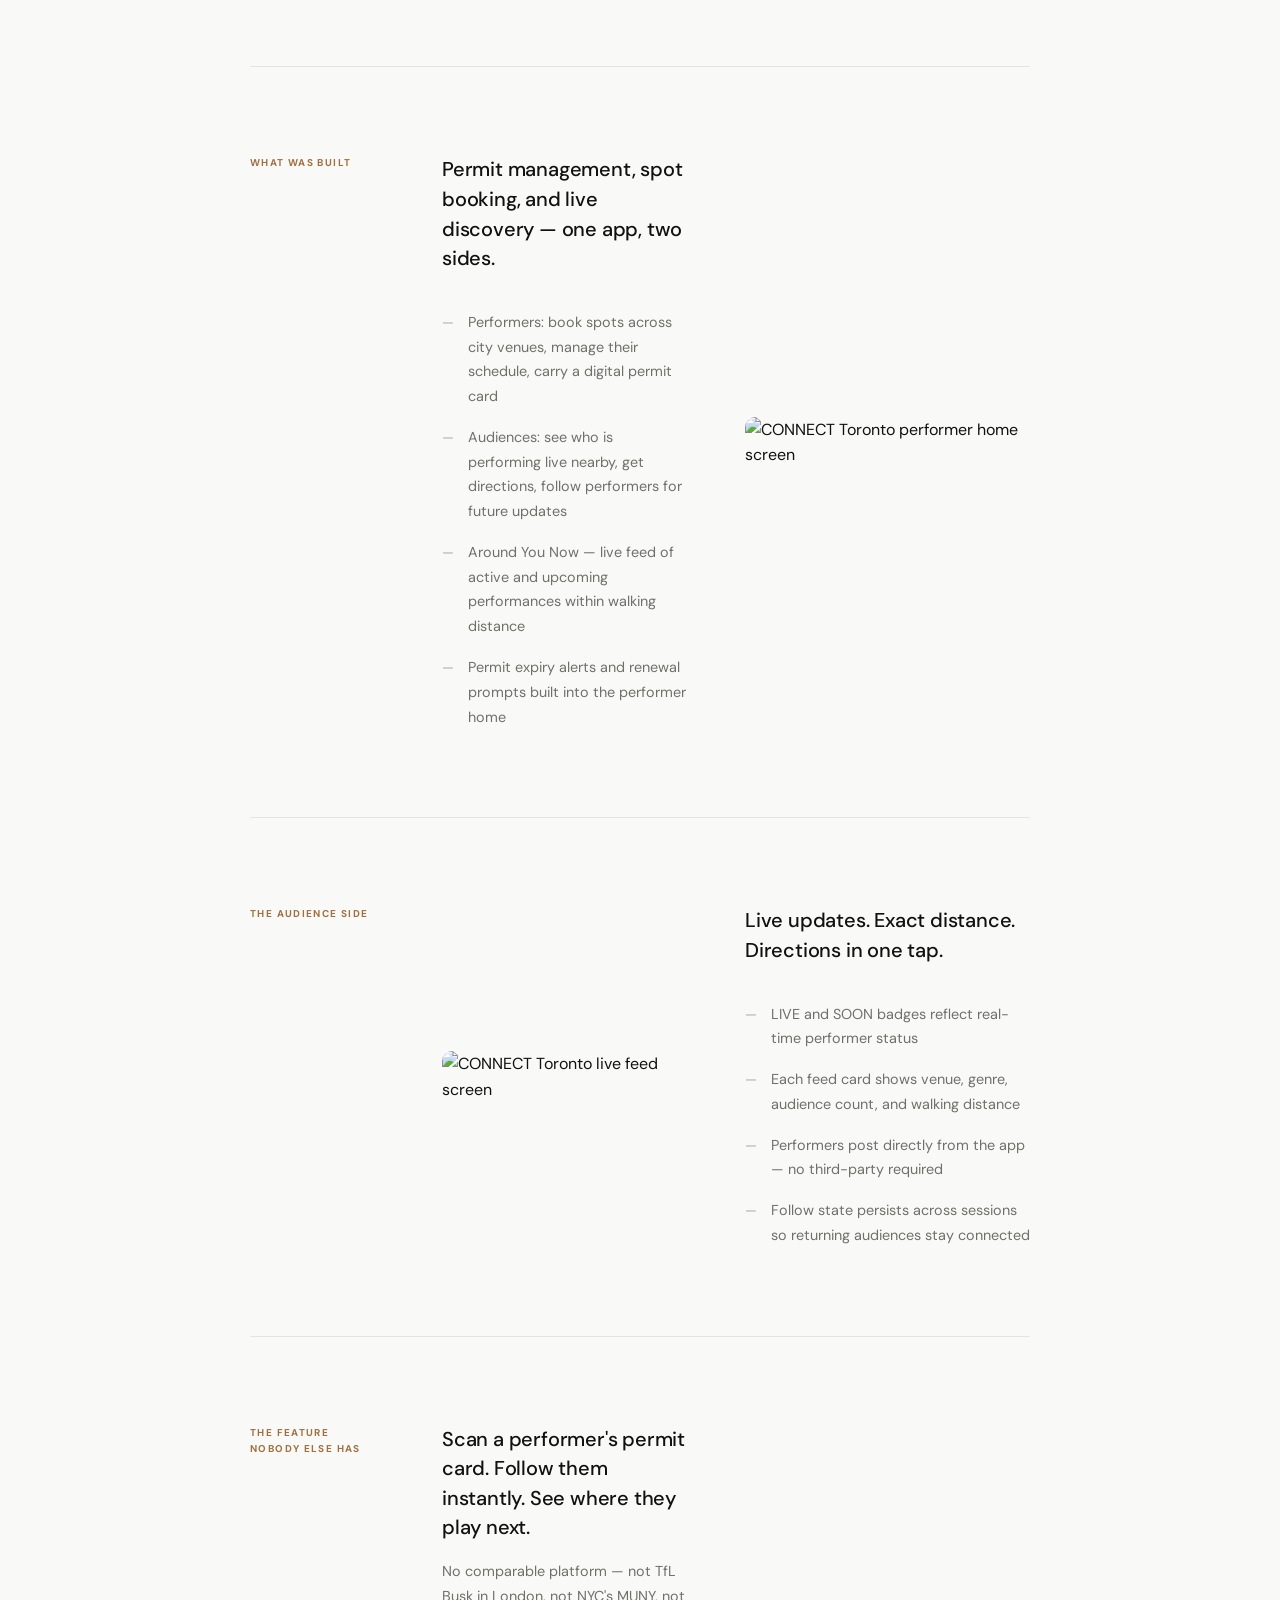
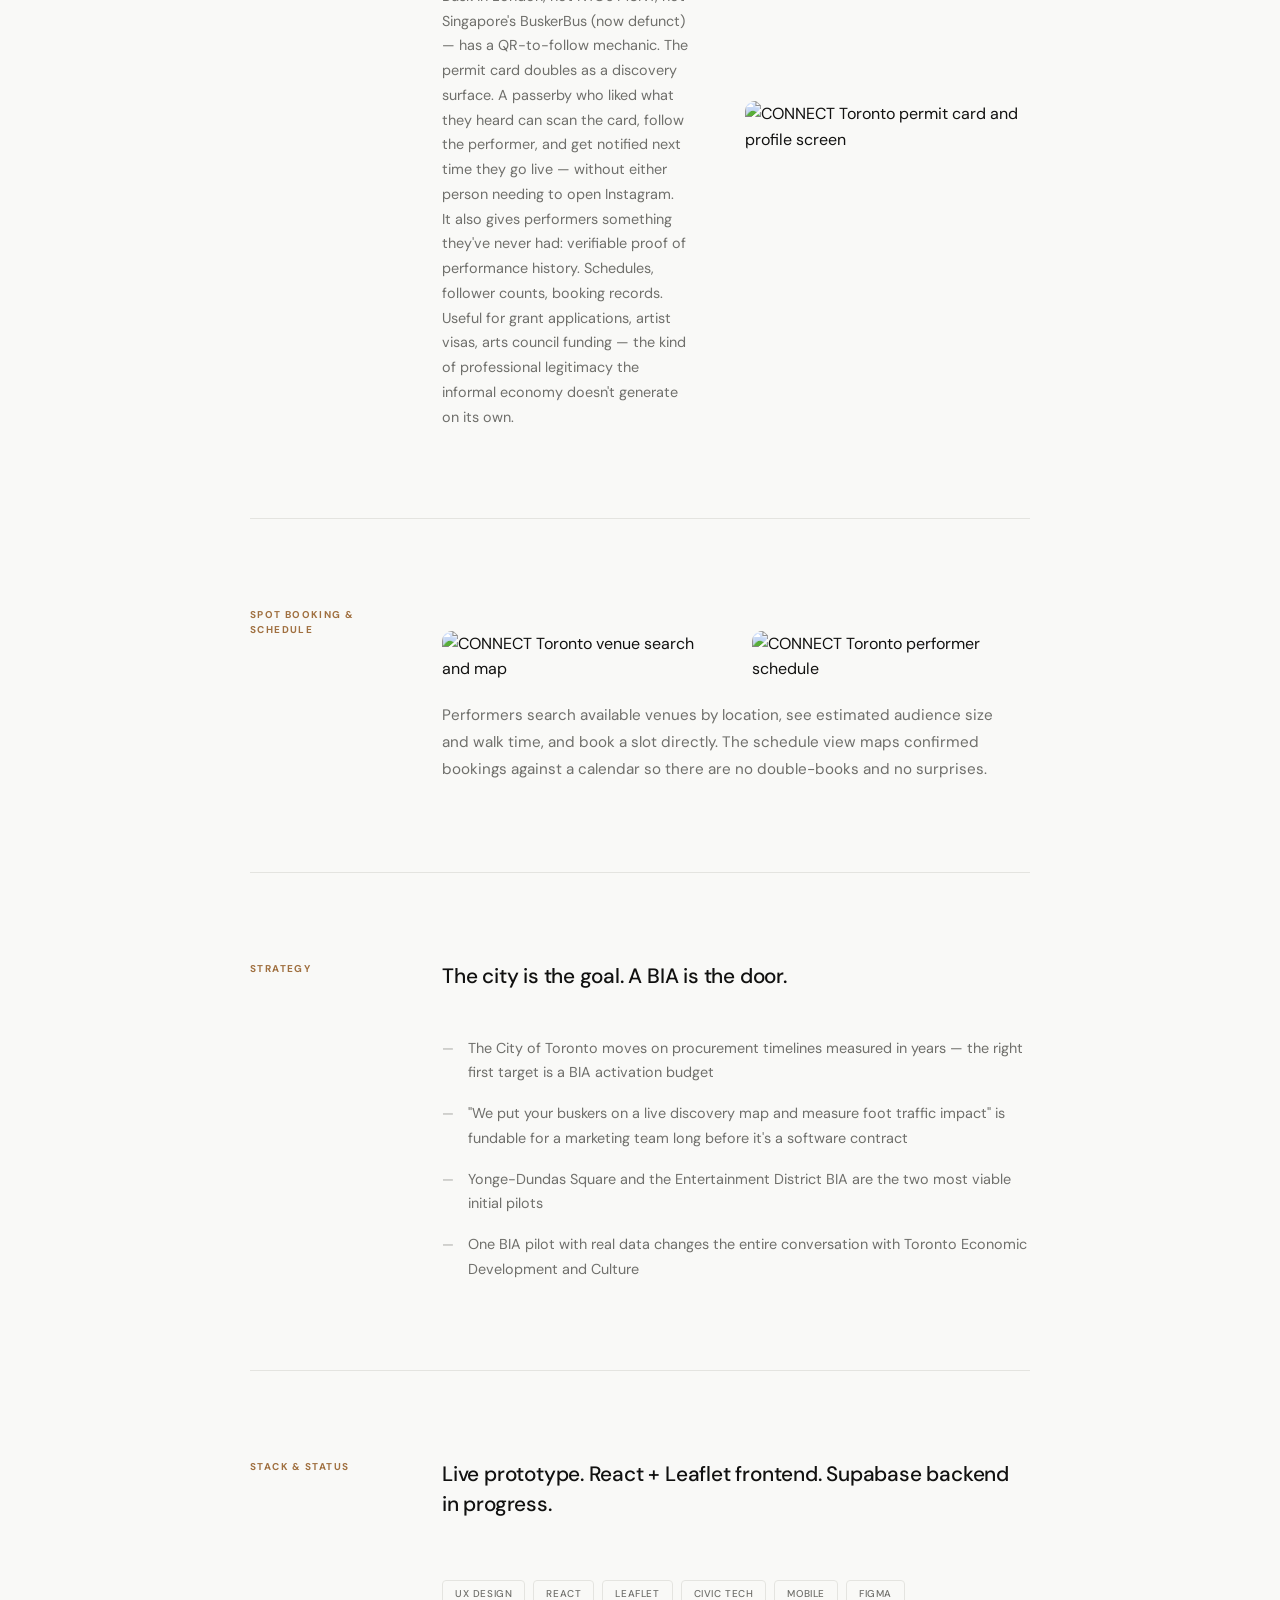
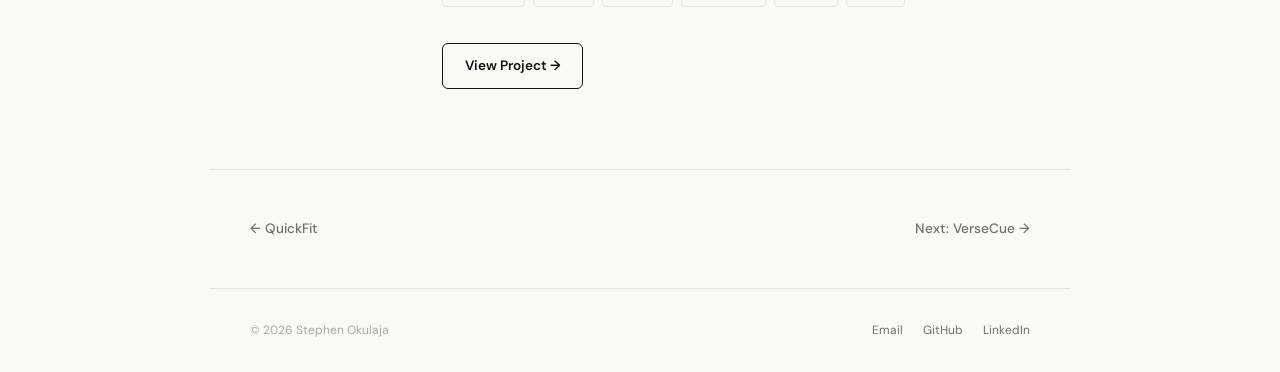
==== commit 1f26be88: "Add case studies, fix list formatting, expand Elicit Furnishing content - Add MachineLine, NAFDAC, T" ====
--- a/projects/connect-toronto.html
+++ b/projects/connect-toronto.html
@@ -8,9 +8,26 @@
   <link rel="preconnect" href="https://fonts.gstatic.com" crossorigin />
   <link href="https://fonts.googleapis.com/css2?family=Playfair+Display:ital,wght@0,400;0,700;1,400;1,700&family=DM+Sans:ital,opsz,wght@0,9..40,300;0,9..40,400;0,9..40,500;0,9..40,600;1,9..40,300&display=swap" rel="stylesheet" />
   <link rel="stylesheet" href="case-study.css" />
+  <style>
+    .ct-screens {
+      display: grid;
+      grid-template-columns: 1fr 1fr;
+      gap: 1.25rem;
+      margin-top: 1.5rem;
+    }
+    .ct-screens img {
+      width: 100%;
+      border-radius: var(--radius);
+      display: block;
+    }
+    @media (min-width: 720px) {
+      .ct-screens { gap: 2rem; }
+    }
+  </style>
 </head>
 <body>
 
+  <div class="progress-bar" id="progress-bar"></div>
   <div class="cursor-dot"></div>
   <div class="cursor-ring"></div>
 
@@ -19,104 +36,122 @@
     <a class="nav-logo" href="../index.html">Stephen Okulaja</a>
   </nav>
 
-  <header class="cs-hero fade-in">
+  <header class="cs-hero">
     <p class="cs-num">02 &mdash; CONNECT Toronto</p>
-    <h1 class="cs-title">Started as a housing brief. Became a four-year project reimagining how street performers navigate the City of Toronto.</h1>
+    <h1 class="cs-title">Toronto's street performance economy is culturally real and digitally invisible. This changes that.</h1>
+    <div class="cs-project-img">
+      <img src="../assets/connect-toronto.svg" alt="CONNECT Toronto — busker permit and discovery platform" />
+    </div>
     <div class="cs-meta">
       <div class="cs-meta-item">
-        <span class="cs-meta-label">Client</span>
-        <span class="cs-meta-value">City of Toronto (Academic)</span>
-      </div>
-      <div class="cs-meta-item">
         <span class="cs-meta-label">Role</span>
-        <span class="cs-meta-value">UX Designer</span>
+        <span class="cs-meta-value">Designer &amp; Developer</span>
       </div>
       <div class="cs-meta-item">
         <span class="cs-meta-label">Year</span>
-        <span class="cs-meta-value">2021 — ongoing</span>
+        <span class="cs-meta-value">2021 &mdash; ongoing</span>
       </div>
       <div class="cs-meta-item">
         <span class="cs-meta-label">Type</span>
-        <span class="cs-meta-value">UX Design · AR · Civic Tech</span>
+        <span class="cs-meta-value">UX Design &middot; Civic Tech &middot; Mobile</span>
+      </div>
+      <div class="cs-meta-item">
+        <span class="cs-meta-label">Live</span>
+        <a class="cs-meta-link" href="https://connect-toronto.vercel.app" target="_blank" rel="noopener">View Project &rarr;</a>
       </div>
     </div>
   </header>
 
-  <div class="cs-project-img fade-in">
-    <img src="../assets/connect-toronto.svg" alt="CONNECT Toronto app and AR overlay interface" />
-  </div>
-
   <main class="cs-body">
 
     <section class="cs-section fade-in">
-      <p class="cs-section-label">Context</p>
-      <h2>It started with housing. It became something more specific — and more interesting.</h2>
-      <p>In my final semester, the brief was to identify and pitch a solution to Toronto's housing crisis. The question underneath that brief — who gets to participate in city life, and what infrastructure exists to support them — led me somewhere unexpected: street performers.</p>
-      <p>Buskers are one of the most visible expressions of urban culture in Toronto, performing at Yonge-Dundas Square, the PATH, TTC platforms. But the system they navigate to do that legally is paper-heavy, slow, and designed without them in mind. It felt like a specific, solvable version of a much larger problem: cities that claim to value culture but make it difficult to actually practice it.</p>
-      <p>I pitched CONNECT Toronto as that solution — and kept building it after the semester ended. What started as a permit redesign has been iterated and expanded every year since 2021, growing in fidelity and scope. The AR layer came later, as an answer to a second question: what if the person watching a busker could actually follow that artist beyond that moment?</p>
+      <p class="cs-section-label">The Problem</p>
+      <div class="cs-stat">
+        <span class="cs-stat-num">5</span>
+        <span class="cs-stat-desc">separately governed performance spaces in Toronto &mdash; none of them connected, none of them digital</span>
+      </div>
+      <h2>Yonge-Dundas Square, Nathan Phillips, Distillery, Kensington, Harbourfront &mdash; each run by a different body, each with its own process. No performer has a single place to book, manage, and prove their work.</h2>
+      <p class="cs-subtext">The audience problem is just as bad. There is no way to know a performer is playing nearby, no way to follow someone you stumbled upon, no way for a transient street moment to become a persistent connection. Toronto has a street performance culture. It has no infrastructure for it.</p>
     </section>
 
     <section class="cs-section fade-in">
-      <p class="cs-section-label">The Problem</p>
-      <h2>Three users. None of them well served by the existing system.</h2>
-      <p>Performers needed a fast permit flow they could manage from their phone between sets. City administrators needed a system that reduced their processing overhead without losing accountability or documentation. Visitors and residents encountering a performer had no way to connect, follow, or even know who they were watching.</p>
-      <p>Journey mapping the existing permit process revealed six distinct friction points — from initial registration through to renewal. Each one was a place where the system asked for more than was necessary or gave less than what was needed.</p>
-      <img src="../assets/connect-journey.svg" alt="Permit flow journey map with 6 friction points" style="width:100%;border-radius:10px;display:block;margin:2rem 0 0;" />
-      <p class="cs-img-caption">The friction wasn't one big problem. It was six small ones compounding at every step — each solvable on its own, each invisible to whoever designed the original system.</p>
+      <p class="cs-section-label">What Was Built</p>
+      <div class="cs-split">
+        <div class="cs-split-text">
+          <h2>Permit management, spot booking, and live discovery &mdash; one app, two sides.</h2>
+          <ul class="cs-feature-list">
+            <li>Performers: book spots across city venues, manage their schedule, carry a digital permit card</li>
+            <li>Audiences: see who is performing live nearby, get directions, follow performers for future updates</li>
+            <li>Around You Now &mdash; live feed of active and upcoming performances within walking distance</li>
+            <li>Permit expiry alerts and renewal prompts built into the performer home</li>
+          </ul>
+        </div>
+        <div class="cs-split-visual">
+          <img src="../assets/ct-home-mockup.png" alt="CONNECT Toronto performer home screen" />
+        </div>
+      </div>
     </section>
 
     <section class="cs-section fade-in">
-      <p class="cs-section-label">Approach</p>
-      <h2>A 4-step mobile flow for performers. An AR discovery layer for everyone else.</h2>
-      <p>The permit application was redesigned as a guided mobile flow: registration, location selection, schedule, and payment. Each step was stripped to its minimum viable ask — no fields that didn't serve the performer or the administration, no ambiguity about what was required next.</p>
-      <p>The AR prototype is the more experimental piece. Built as a proof of concept, it lets visitors point their camera at a performing busker to surface their profile, upcoming locations, and links to their music. It turns a transient moment — you happen to hear someone great — into a persistent connection.</p>
-      <img src="../assets/connect-toronto.svg" alt="CONNECT Toronto app and AR overlay" style="width:100%;border-radius:10px;display:block;margin:1.5rem 0 0;" />
-      <p class="cs-img-caption">Left: Toronto street grid with pinned performance zones and an AR coverage overlay. Right: the permit flow — a 4-step mobile form replacing a multi-page paper process, with location selection and schedule built into the flow rather than bolted on separately.</p>
+      <p class="cs-section-label">The Audience Side</p>
+      <div class="cs-split">
+        <div class="cs-split-visual">
+          <img src="../assets/ct-feed-mockup.png" alt="CONNECT Toronto live feed screen" />
+        </div>
+        <div class="cs-split-text">
+          <h2>Live updates. Exact distance. Directions in one tap.</h2>
+          <ul class="cs-feature-list">
+            <li>LIVE and SOON badges reflect real-time performer status</li>
+            <li>Each feed card shows venue, genre, audience count, and walking distance</li>
+            <li>Performers post directly from the app &mdash; no third-party required</li>
+            <li>Follow state persists across sessions so returning audiences stay connected</li>
+          </ul>
+        </div>
+      </div>
     </section>
 
     <section class="cs-section fade-in">
-      <p class="cs-section-label">Design System</p>
-      <h2>Light civic palette. Blue signal. Clarity for a city that moves fast.</h2>
-      <p>The brand language is built around civic trust and mobile legibility — light backgrounds, sharp navy type, and blue for every interactive element. The system needed to feel institutional without feeling bureaucratic: credible enough that a performer would trust it with a legal permit, simple enough to complete between sets.</p>
-
-      <img src="../assets/ct-design-hero.png" alt="CONNECT Toronto hero — city map with AR zones and mobile permit flow" style="width:100%;border-radius:10px;display:block;margin:2rem 0 0;" />
-      <p class="cs-img-caption">Portfolio thumbnail / hero — Toronto street grid with AR coverage zones on left, 4-step permit flow app on right.</p>
-
-      <img src="../assets/ct-design-users.png" alt="Three user types — Performer, Administrator, Visitor" style="width:100%;border-radius:10px;display:block;margin:2rem 0 0;" />
-      <p class="cs-img-caption">Three users — Performer, Administrator, Visitor — each with a distinct need the existing system failed to address.</p>
-
-      <img src="../assets/ct-design-ar.png" alt="AR discovery concept — phone camera overlay with performer profile card" style="width:100%;border-radius:10px;display:block;margin:2rem 0 0;" />
-      <p class="cs-img-caption">AR discovery concept — phone camera pointed at a busker surfaces their profile, upcoming locations, and music links. A transient moment becomes a persistent connection.</p>
-
-      <img src="../assets/ct-design-friction.png" alt="Friction audit — 6 permit system failures and redesign fixes" style="width:100%;border-radius:10px;display:block;margin:2rem 0 0;" />
-      <p class="cs-img-caption">Friction audit — 6 permit system failures, each mapped to its redesign fix. Desktop-only → mobile-first. Zone codes → map tap. Cheque → online payment.</p>
-
-      <img src="../assets/ct-design-flow.png" alt="4-step permit flow — Registration, Location, Schedule, Payment" style="width:100%;border-radius:10px;display:block;margin:2rem 0 0;" />
-      <p class="cs-img-caption">4-step permit flow — Registration, Location, Schedule, Payment. Ordered the way a performer actually thinks, not the way city admin layered requirements.</p>
+      <p class="cs-section-label">The Feature Nobody Else Has</p>
+      <div class="cs-split">
+        <div class="cs-split-text">
+          <h2>Scan a performer's permit card. Follow them instantly. See where they play next.</h2>
+          <p>No comparable platform &mdash; not TfL Busk in London, not NYC's MUNY, not Singapore's BuskerBus (now defunct) &mdash; has a QR-to-follow mechanic. The permit card doubles as a discovery surface. A passerby who liked what they heard can scan the card, follow the performer, and get notified next time they go live &mdash; without either person needing to open Instagram.</p>
+          <p>It also gives performers something they've never had: verifiable proof of performance history. Schedules, follower counts, booking records. Useful for grant applications, artist visas, arts council funding &mdash; the kind of professional legitimacy the informal economy doesn't generate on its own.</p>
+        </div>
+        <div class="cs-split-visual">
+          <img src="../assets/ct-profile-mockup.png" alt="CONNECT Toronto permit card and profile screen" />
+        </div>
+      </div>
     </section>
 
     <section class="cs-section fade-in">
-      <p class="cs-section-label">The Process</p>
-      <h2>Three user interviews. Six friction points. One principle: don't ask for what you don't need.</h2>
-      <p>Research involved direct conversations with Toronto buskers about the existing permit experience. The recurring theme wasn't one broken step — it was a sequence of steps each slightly worse than necessary. Journey mapping the process surfaced six distinct friction points, each independently fixable, each invisible to whoever designed the original system.</p>
-      <p>The 4-step flow was designed around field order logic: who you are (registration), where you'll perform (map-based zone selection), when (date/schedule), and how you'll pay (online). That's the sequence a performer thinks in. The original process wasn't ordered that way. Admin requirements had been layered on top without restructuring the experience around the user.</p>
-      <p>The AR prototype was built in Figma as a high-fidelity interactive concept. The near-term realistic version: performers carry a QR code on their issued permit. Visitors scan it with their phone camera and get a profile — artist name, upcoming performance dates, links to music. The longer-term version — point your camera at a person and have the app recognise them — requires computer vision infrastructure a city permit system realistically won't have for years. The Figma prototype demonstrates both: the QR flow as the viable path, the camera recognition as the directional vision.</p>
-      <p>The hardest constraint was scoping. The AR concept generated genuine excitement but risked swallowing the permit redesign, which was the actual brief. Keeping them as distinct layers — one solves an admin problem, one solves a cultural discovery problem — was the framing that let both do their job clearly.</p>
+      <p class="cs-section-label">Spot Booking &amp; Schedule</p>
+      <div class="ct-screens">
+        <img src="../assets/ct-search-mockup.png" alt="CONNECT Toronto venue search and map" />
+        <img src="../assets/ct-schedule-mockup.png" alt="CONNECT Toronto performer schedule" />
+      </div>
+      <p class="cs-subtext" style="margin-top:1.25rem;">Performers search available venues by location, see estimated audience size and walk time, and book a slot directly. The schedule view maps confirmed bookings against a calendar so there are no double-books and no surprises.</p>
     </section>
 
     <section class="cs-section fade-in">
-      <p class="cs-section-label">Outcome</p>
-      <h2>A permit flow that respects the performer's time. An AR concept that earned real stakeholder interest.</h2>
-      <p>The redesigned permit flow is meaningfully shorter than the existing process — fewer steps, fewer fields, no physical attendance required. The AR prototype was validated with both performers and city stakeholders as a credible future direction, not an immediate implementation.</p>
+      <p class="cs-section-label">Strategy</p>
+      <h2>The city is the goal. A BIA is the door.</h2>
+      <ul class="cs-feature-list">
+        <li>The City of Toronto moves on procurement timelines measured in years &mdash; the right first target is a BIA activation budget</li>
+        <li>"We put your buskers on a live discovery map and measure foot traffic impact" is fundable for a marketing team long before it's a software contract</li>
+        <li>Yonge-Dundas Square and the Entertainment District BIA are the two most viable initial pilots</li>
+        <li>One BIA pilot with real data changes the entire conversation with Toronto Economic Development and Culture</li>
+      </ul>
+    </section>
+
+    <section class="cs-section fade-in">
+      <p class="cs-section-label">Stack &amp; Status</p>
+      <h2>Live prototype. React + Leaflet frontend. Supabase backend in progress.</h2>
       <ul class="cs-tags">
-        <li>UX Design</li><li>AR Prototype</li><li>Civic Tech</li><li>Mobile</li><li>Figma</li>
+        <li>UX Design</li><li>React</li><li>Leaflet</li><li>Civic Tech</li><li>Mobile</li><li>Figma</li>
       </ul>
       <div class="cs-links">
-        <a href="https://imaginative-cascaron-b00fae.netlify.app/connect" target="_blank" rel="noopener" class="cs-link-btn">View Project &rarr;</a>
-      </div>
-      <div class="cs-reflection">
-        <p class="cs-reflection-label">Reflection</p>
-        <p>The AR concept is the most interesting part of this project and I undersold it in early presentations. It reframes the busker not just as someone with a permit but as an artist with a discoverable identity — that's a fundamentally different relationship between performer and city. I'd push that angle harder if I were doing this again, and prototype the AR interaction in higher fidelity earlier.</p>
+        <a class="cs-link-btn" href="https://connect-toronto.vercel.app" target="_blank" rel="noopener">View Project &rarr;</a>
       </div>
     </section>
 
@@ -124,7 +159,7 @@
 
   <nav class="cs-project-nav fade-in">
     <a href="quickfit.html">&larr; QuickFit</a>
-    <a class="next" href="fanband.html">Next: FanBand &rarr;</a>
+    <a class="next" href="versecue.html">Next: VerseCue &rarr;</a>
   </nav>
 
   <footer class="footer">
@@ -136,6 +171,7 @@
     </div>
   </footer>
 
+  <script src="https://cdn.jsdelivr.net/npm/@studio-freight/lenis@1.0.42/bundled/lenis.min.js"></script>
   <script src="case-study.js"></script>
 </body>
 </html>
--- a/projects/case-study.css
+++ b/projects/case-study.css
@@ -1,5 +1,5 @@
 /* =====================
-   TOKENS (shared with root)
+   TOKENS
    ===================== */
 :root {
   --bg:      #f9f9f7;
@@ -10,7 +10,7 @@
   --subtle:  #a8a8a4;
   --accent:  #a07040;
   --radius:  10px;
-  --max-w:   780px;
+  --max-w:   860px;
   --font-display: 'Playfair Display', Georgia, serif;
   --font:    'DM Sans', system-ui, -apple-system, sans-serif;
 }
@@ -28,13 +28,87 @@
 }
 
 /* =====================
+   READING PROGRESS BAR
+   ===================== */
+.progress-bar {
+  position: fixed;
+  top: 0;
+  left: 0;
+  width: 100%;
+  height: 2px;
+  z-index: 200;
+  overflow: hidden;
+  background: transparent;
+}
+
+.progress-bar::after {
+  content: '';
+  position: absolute;
+  inset: 0;
+  background: var(--accent);
+  transform-origin: left;
+  transform: scaleX(var(--p, 0));
+}
+
+/* =====================
+   HERO STAGGER ANIMATIONS
+   ===================== */
+@keyframes cs-up {
+  from { opacity: 0; transform: translateY(18px); }
+  to   { opacity: 1; transform: none; }
+}
+@keyframes cs-blur-up {
+  from { opacity: 0; transform: translateY(14px); filter: blur(8px); }
+  to   { opacity: 1; transform: none; filter: blur(0); }
+}
+@keyframes cs-scale-in {
+  from { opacity: 0; transform: scale(0.97); }
+  to   { opacity: 1; transform: scale(1); }
+}
+
+@media (prefers-reduced-motion: no-preference) {
+  .cs-num          { animation: cs-up       0.55s cubic-bezier(0.16,1,0.3,1) 0.00s both; }
+  .cs-title        { animation: cs-blur-up  0.90s cubic-bezier(0.16,1,0.3,1) 0.10s both; }
+  .cs-project-img  { animation: cs-scale-in 0.80s cubic-bezier(0.16,1,0.3,1) 0.35s both; }
+  .cs-meta         { animation: cs-up       0.55s cubic-bezier(0.16,1,0.3,1) 0.55s both; }
+}
+
+/* =====================
    VIEW TRANSITIONS
    ===================== */
 @view-transition { navigation: auto; }
-::view-transition-old(root) { animation: 180ms ease out vt-fade-out; }
-::view-transition-new(root) { animation: 240ms ease in vt-fade-in; }
-@keyframes vt-fade-out { to   { opacity: 0; } }
-@keyframes vt-fade-in  { from { opacity: 0; } }
+
+@keyframes vt-exit {
+  to { opacity: 0; transform: translateY(-10px) scale(0.98); }
+}
+@keyframes vt-enter {
+  from { opacity: 0; transform: translateY(18px); }
+}
+
+::view-transition-old(root) {
+  animation: 260ms cubic-bezier(0.4, 0, 1, 1) both vt-exit;
+}
+::view-transition-new(root) {
+  animation: 520ms cubic-bezier(0.16, 1, 0.3, 1) both vt-enter;
+}
+
+/* =====================
+   PAGE CURTAIN (non-VT entry reveal)
+   ===================== */
+.cs-curtain {
+  position: fixed;
+  inset: 0;
+  background: var(--text);
+  z-index: 9000;
+  pointer-events: none;
+  transform-origin: top;
+  transform: scaleY(1);
+}
+
+.cs-curtain--out {
+  transform: scaleY(0);
+  transition: transform 0.7s cubic-bezier(0.76, 0, 0.24, 1);
+}
 
 /* =====================
    RESET
@@ -58,11 +132,7 @@
 
 a { color: inherit; text-decoration: none; }
 
-img {
-  display: block;
-  width: 100%;
-  border-radius: var(--radius);
-}
+img { display: block; width: 100%; }
 
 /* =====================
    CUSTOM CURSOR
@@ -108,9 +178,7 @@
   display: flex;
   justify-content: space-between;
   align-items: center;
-  padding: 1.25rem 2rem;
-  max-width: var(--max-w);
-  margin: 0 auto;
+  padding: 1.1rem 1.25rem;
   background: var(--bg);
 }
 
@@ -121,13 +189,14 @@
   -webkit-backdrop-filter: blur(10px);
 }
 
+@media (prefers-color-scheme: dark) {
+  .nav.scrolled { background: rgba(17,17,16,0.92); }
+}
+
 .nav-back {
   font-size: 0.85rem;
   font-weight: 500;
   color: var(--muted);
-  display: flex;
-  align-items: center;
-  gap: 0.4rem;
   transition: color 0.2s;
 }
 
@@ -140,37 +209,39 @@
 }
 
 /* =====================
-   CASE STUDY HERO
+   HERO
    ===================== */
 .cs-hero {
+  padding: 3.5rem 1.5rem 0;
+  border-bottom: 1px solid var(--border);
   max-width: var(--max-w);
   margin: 0 auto;
-  padding: 5rem 2rem 4rem;
-  border-bottom: 1px solid var(--border);
 }
 
 .cs-num {
-  font-size: 0.7rem;
+  font-size: 0.68rem;
   font-weight: 600;
   letter-spacing: 0.14em;
   text-transform: uppercase;
   color: var(--subtle);
-  margin-bottom: 1.25rem;
+  margin-bottom: 1.1rem;
 }
 
 .cs-title {
   font-family: var(--font-display);
-  font-size: clamp(1.8rem, 5vw, 3rem);
+  font-size: clamp(1.65rem, 5vw, 2.6rem);
   font-weight: 800;
   letter-spacing: -0.02em;
-  line-height: 1.1;
+  line-height: 1.12;
   margin-bottom: 2rem;
 }
 
 .cs-meta {
   display: flex;
   flex-wrap: wrap;
-  gap: 2rem;
+  gap: 1.5rem 2.5rem;
+  padding: 1.5rem 0 2.25rem;
+  border-top: 1px solid var(--border);
 }
 
 .cs-meta-item {
@@ -180,7 +251,7 @@
 }
 
 .cs-meta-label {
-  font-size: 0.65rem;
+  font-size: 0.62rem;
   font-weight: 600;
   letter-spacing: 0.12em;
   text-transform: uppercase;
@@ -188,149 +259,228 @@
 }
 
 .cs-meta-value {
-  font-size: 0.875rem;
+  font-size: 0.85rem;
   font-weight: 500;
   color: var(--text);
 }
 
-/* =====================
-   CASE STUDY BODY
+.cs-meta-link {
+  font-size: 0.85rem;
+  font-weight: 600;
+  color: var(--accent);
+  transition: opacity 0.2s;
+}
+
+.cs-meta-link:hover { opacity: 0.7; }
+
+/* =====================
+   HERO IMAGE
+   ===================== */
+.cs-project-img {
+  margin: 2rem 0;
+}
+
+.cs-project-img img {
+  width: 100%;
+  border-radius: var(--radius);
+  display: block;
+}
+
+/* =====================
+   BODY
    ===================== */
 .cs-body {
   max-width: var(--max-w);
   margin: 0 auto;
-  padding: 0 2rem;
-}
-
+  padding: 0 1.5rem;
+}
+
+/* =====================
+   SECTIONS
+   ===================== */
 .cs-section {
-  padding: 3.5rem 0;
+  padding: 4rem 0;
   border-bottom: 1px solid var(--border);
 }
 
 .cs-section:last-of-type {
   border-bottom: none;
+  padding-bottom: 5rem;
 }
 
 .cs-section-label {
+  font-size: 0.62rem;
+  font-weight: 700;
+  letter-spacing: 0.14em;
+  text-transform: uppercase;
+  color: var(--accent);
+  margin-bottom: 1.5rem;
+}
+
+/* Section h2 — thesis statement */
+.cs-section > h2 {
+  font-family: var(--font);
+  font-size: clamp(1.08rem, 2.5vw, 1.3rem);
+  font-weight: 500;
+  line-height: 1.48;
+  color: var(--text);
+  margin-bottom: 1.5rem;
+  max-width: 54ch;
+  letter-spacing: -0.01em;
+}
+
+.cs-section > p.cs-body-text {
+  font-size: 0.93rem;
+  color: var(--muted);
+  line-height: 1.75;
+  margin-bottom: 1rem;
+}
+
+/* =====================
+   SPLIT LAYOUT — text | image
+   ===================== */
+.cs-split {
+  display: grid;
+  grid-template-columns: 1fr;
+  gap: 1.5rem;
+  margin-top: 0;
+}
+
+.cs-split-text {
+  display: flex;
+  flex-direction: column;
+  justify-content: center;
+}
+
+.cs-split-text h2 {
+  font-family: var(--font);
+  font-size: clamp(1.05rem, 2.2vw, 1.25rem);
+  font-weight: 500;
+  line-height: 1.48;
+  color: var(--text);
+  margin-bottom: 1rem;
+  letter-spacing: -0.01em;
+}
+
+.cs-split-text p {
+  font-size: 0.9rem;
+  color: var(--muted);
+  line-height: 1.72;
+}
+
+.cs-split-visual img {
+  width: 100%;
+  border-radius: var(--radius);
+  display: block;
+}
+
+/* =====================
+   STAT CALLOUT
+   ===================== */
+.cs-stat {
+  display: flex;
+  align-items: baseline;
+  gap: 1rem;
+  flex-wrap: wrap;
+  margin: 1.75rem 0 1.75rem;
+}
+
+.cs-stat-num {
+  font-family: var(--font-display);
+  font-size: clamp(3.5rem, 9vw, 5.5rem);
+  font-weight: 800;
+  letter-spacing: -0.04em;
+  color: var(--accent);
+  line-height: 1;
+}
+
+.cs-stat-desc {
+  font-size: 0.875rem;
+  color: var(--muted);
+  line-height: 1.45;
+  max-width: 22ch;
+}
+
+.cs-stat-source {
+  width: 100%;
   font-size: 0.65rem;
   font-weight: 600;
-  letter-spacing: 0.16em;
+  letter-spacing: 0.1em;
   text-transform: uppercase;
-  color: var(--accent);
-  margin-bottom: 1.25rem;
-}
-
-.cs-section h2 {
-  font-family: var(--font-display);
-  font-size: clamp(1.2rem, 2.5vw, 1.6rem);
-  font-weight: 700;
-  letter-spacing: -0.02em;
-  line-height: 1.25;
-  margin-bottom: 1.25rem;
-}
-
-.cs-section p {
-  font-size: 0.975rem;
+  color: var(--subtle);
+  margin-top: -0.5rem;
+}
+
+.cs-subtext {
+  font-size: 0.95rem;
   color: var(--muted);
   line-height: 1.8;
-  max-width: 640px;
-}
-
-.cs-section p + p {
-  margin-top: 1rem;
-}
-
-/* IMAGE PLACEHOLDER */
-.cs-img-wrap {
-  margin: 2rem 0;
-  background: var(--border);
-  border-radius: var(--radius);
-  aspect-ratio: 16 / 9;
-  display: flex;
-  align-items: center;
-  justify-content: center;
+  max-width: 58ch;
+  margin-top: 1.5rem;
+}
+
+/* =====================
+   FEATURE LIST
+   ===================== */
+.cs-feature-list {
+  list-style: none;
+  margin-top: 1.25rem;
+  display: flex;
+  flex-direction: column;
+  gap: 1rem;
+}
+
+.cs-feature-list li {
+  display: flex;
+  gap: 0.85rem;
+  font-size: 0.9rem;
+  color: var(--muted);
+  line-height: 1.72;
+}
+
+.cs-feature-list li::before {
+  content: '—';
   color: var(--subtle);
-  font-size: 0.8rem;
-  font-weight: 500;
-  letter-spacing: 0.05em;
-}
-
-.cs-img-wrap.tall {
-  aspect-ratio: 4 / 3;
-}
-
-.cs-img-caption {
-  font-size: 0.75rem;
-  color: var(--subtle);
-  margin-top: 0.6rem;
-  font-style: italic;
-}
-
-/* OUTCOMES GRID */
-.cs-outcomes {
-  display: grid;
-  grid-template-columns: repeat(auto-fill, minmax(180px, 1fr));
-  gap: 1.5rem;
-  margin-top: 1.5rem;
-}
-
-.cs-outcome {
-  display: flex;
-  flex-direction: column;
-  gap: 0.35rem;
-  padding: 1.5rem;
-  background: var(--surface);
-  border: 1px solid var(--border);
-  border-radius: var(--radius);
-}
-
-.cs-outcome-value {
-  font-family: var(--font-display);
-  font-size: 2rem;
-  font-weight: 800;
-  letter-spacing: -0.03em;
-  line-height: 1;
-}
-
-.cs-outcome-label {
-  font-size: 0.8rem;
-  color: var(--muted);
-  line-height: 1.4;
-}
-
-/* TAGS */
+  flex-shrink: 0;
+  font-size: 0.85rem;
+  padding-top: 0.08em;
+}
+
+/* =====================
+   TAGS + LINKS
+   ===================== */
 .cs-tags {
   list-style: none;
   display: flex;
   flex-wrap: wrap;
-  gap: 0.4rem;
-  margin-top: 1rem;
+  gap: 0.5rem;
+  margin-top: 2.25rem;
 }
 
 .cs-tags li {
-  font-size: 0.65rem;
+  font-size: 0.62rem;
   font-weight: 500;
   letter-spacing: 0.06em;
   text-transform: uppercase;
   color: var(--muted);
   border: 1px solid var(--border);
-  padding: 0.25rem 0.65rem;
+  padding: 0.28rem 0.75rem;
   border-radius: 4px;
 }
 
 .cs-links {
   display: flex;
-  gap: 1rem;
+  gap: 0.75rem;
   flex-wrap: wrap;
-  margin-top: 2rem;
+  margin-top: 2.25rem;
 }
 
 .cs-link-btn {
   display: inline-block;
-  padding: 0.75rem 1.5rem;
+  padding: 0.7rem 1.35rem;
   border: 1.5px solid var(--text);
   border-radius: 6px;
-  font-size: 0.875rem;
+  font-size: 0.85rem;
   font-weight: 600;
   color: var(--text);
   transition: background 0.2s, color 0.2s;
@@ -341,13 +491,91 @@
   color: var(--bg);
 }
 
+.cs-link-btn--ghost {
+  border-color: var(--muted);
+  color: var(--muted);
+}
+
+.cs-link-btn--ghost:hover {
+  background: var(--muted);
+  color: var(--bg);
+}
+
+/* =====================
+   VERIFICATION PATHS (NAFDAC)
+   ===================== */
+.vp-list { display: flex; flex-direction: column; gap: 0.6rem; margin-top: 1.75rem; }
+
+.vp-card {
+  display: flex; align-items: flex-start; justify-content: space-between;
+  gap: 1.5rem; padding: 1.1rem 1.4rem;
+  background: var(--surface); border: 1px solid var(--border);
+  border-radius: var(--radius);
+  transition: opacity 0.4s ease, transform 0.4s ease;
+}
+
+.vp-card.vp-will-animate { opacity: 0; transform: translateY(10px); }
+.vp-card.vp-in { opacity: 1; transform: none; }
+.vp-verified { border-left: 3px solid #008751; }
+.vp-notfound { border-left: 3px solid #CC0000; }
+.vp-multiple  { border-left: 3px solid #B45309; }
+
+.vp-body { flex: 1; min-width: 0; }
+.vp-num  { display: block; margin-bottom: 0.28rem; font-size: 0.58rem; font-weight: 700; letter-spacing: 0.14em; text-transform: uppercase; color: var(--subtle); }
+.vp-title { font-size: 0.9rem; font-weight: 600; color: var(--text); margin-bottom: 0.3rem; line-height: 1.4; }
+.vp-desc  { font-size: 0.82rem; color: var(--muted); line-height: 1.62; }
+
+.vp-outcome { display: flex; flex-direction: column; align-items: flex-end; gap: 0.35rem; flex-shrink: 0; padding-top: 0.05rem; }
+.vp-badge   { font-size: 0.62rem; font-weight: 700; letter-spacing: 0.05em; text-transform: uppercase; padding: 0.22rem 0.7rem; border-radius: 99px; white-space: nowrap; color: #fff; }
+.vp-badge--v  { background: #008751; }
+.vp-badge--nf { background: #CC0000; }
+.vp-badge--mm { background: #B45309; }
+.vp-tag       { font-size: 0.63rem; font-style: italic; white-space: nowrap; }
+.vp-tag--v    { color: #008751; }
+.vp-tag--cl   { color: #a07040; }
+.vp-tag--n    { color: var(--subtle); }
+
+@media (max-width: 600px) {
+  .vp-card    { flex-direction: column; gap: 0.65rem; }
+  .vp-outcome { align-items: flex-start; flex-direction: row; flex-wrap: wrap; gap: 0.5rem; }
+}
+
+/* =====================
+   TESTIMONIAL
+   ===================== */
+.cs-quote {
+  margin: 0;
+  padding: 2rem 2.25rem;
+  border-left: 3px solid var(--accent);
+  background: var(--surface);
+  border-radius: 0 8px 8px 0;
+}
+
+.cs-quote p {
+  font-family: var(--font-display);
+  font-size: clamp(1.05rem, 2.2vw, 1.25rem);
+  font-style: italic;
+  line-height: 1.55;
+  color: var(--text);
+  margin-bottom: 1rem;
+}
+
+.cs-quote cite {
+  font-size: 0.8rem;
+  font-style: normal;
+  font-weight: 500;
+  letter-spacing: 0.06em;
+  text-transform: uppercase;
+  color: var(--muted);
+}
+
 /* =====================
    PROJECT NAV
    ===================== */
 .cs-project-nav {
   max-width: var(--max-w);
   margin: 0 auto;
-  padding: 3rem 2rem;
+  padding: 3rem 1.5rem;
   display: flex;
   justify-content: space-between;
   align-items: center;
@@ -362,10 +590,7 @@
 }
 
 .cs-project-nav a:hover { color: var(--text); }
-
-.cs-project-nav .next {
-  text-align: right;
-}
+.cs-project-nav .next { text-align: right; }
 
 /* =====================
    FOOTER
@@ -374,26 +599,26 @@
   border-top: 1px solid var(--border);
   max-width: var(--max-w);
   margin: 0 auto;
-  padding: 2rem;
+  padding: 2rem 1.5rem;
   display: flex;
   justify-content: space-between;
   align-items: center;
   flex-wrap: wrap;
-  gap: 1rem;
+  gap: 0.75rem;
 }
 
 .footer-copy {
-  font-size: 0.78rem;
+  font-size: 0.75rem;
   color: var(--subtle);
 }
 
 .footer-links {
   display: flex;
-  gap: 1.5rem;
+  gap: 1.25rem;
 }
 
 .footer-links a {
-  font-size: 0.78rem;
+  font-size: 0.75rem;
   color: var(--muted);
   transition: color 0.2s;
 }
@@ -415,79 +640,128 @@
 }
 
 /* =====================
-   PROJECT HERO IMAGE
-   ===================== */
-.cs-project-img {
-  max-width: var(--max-w);
-  margin: 0 auto;
-  padding: 3rem 2rem 0;
-}
-
-.cs-project-img img {
-  width: 100%;
-  border-radius: var(--radius);
-  display: block;
-}
-
-/* =====================
-   REFLECTION (honest coda)
-   ===================== */
-.cs-reflection {
-  background: var(--surface);
-  border: 1px solid var(--border);
-  border-radius: var(--radius);
-  padding: 1.5rem 1.75rem;
-  margin-top: 1.75rem;
-}
-
-.cs-reflection-label {
-  font-size: 0.62rem;
-  font-weight: 600;
-  letter-spacing: 0.14em;
-  text-transform: uppercase;
-  color: var(--subtle);
-  margin-bottom: 0.6rem;
-}
-
-.cs-reflection p {
-  font-size: 0.9rem !important;
-  color: var(--muted);
-  line-height: 1.7;
-  max-width: none !important;
-}
-
-/* =====================
-   EMBEDDED ASSET PANELS
-   ===================== */
-.cs-embed {
-  position: relative;
-  width: 100%;
-  overflow: hidden;
-  border-radius: var(--radius);
-  margin: 2rem 0 0;
-  background: #0d0d0d;
-}
-
-.cs-embed iframe {
-  width: 1200px;
-  border: none;
-  display: block;
-  transform-origin: top left;
-  pointer-events: none;
-}
-
-/* =====================
-   RESPONSIVE
+   TOUCH — hide cursor
+   ===================== */
+@media (hover: none) {
+  .cursor-dot, .cursor-ring { display: none; }
+}
+
+/* =====================
+   MOBILE (max 600px)
    ===================== */
 @media (max-width: 600px) {
-  .nav, .cs-hero, .cs-body, .cs-project-nav, .footer {
-    padding-left: 1.25rem;
-    padding-right: 1.25rem;
-  }
-
-  .cs-meta { gap: 1.25rem; }
-
-  .cs-outcomes { grid-template-columns: 1fr 1fr; }
-
-  .footer { flex-direction: column; align-items: flex-start; }
-}
+  .cs-hero {
+    padding: 2.25rem 1.25rem 0;
+  }
+
+  .cs-body {
+    padding: 0 1.25rem;
+  }
+
+  .cs-section {
+    padding: 2.75rem 0;
+  }
+
+  .cs-section:last-of-type {
+    padding-bottom: 3.5rem;
+  }
+
+  .cs-section-label {
+    margin-bottom: 1rem;
+  }
+
+  .cs-title {
+    font-size: clamp(1.45rem, 6.5vw, 1.9rem);
+    margin-bottom: 1.5rem;
+  }
+
+  .cs-stat-num {
+    font-size: clamp(2.75rem, 12vw, 3.5rem);
+  }
+
+  .cs-meta {
+    gap: 1rem 1.75rem;
+    padding: 1.25rem 0 1.75rem;
+  }
+
+  .cs-project-nav {
+    padding: 2rem 1.25rem;
+    flex-wrap: wrap;
+    gap: 0.75rem;
+  }
+
+  .footer {
+    padding: 1.5rem 1.25rem;
+    flex-direction: column;
+    align-items: flex-start;
+  }
+
+  .cs-links {
+    flex-direction: column;
+    gap: 0.5rem;
+  }
+
+  .cs-link-btn {
+    text-align: center;
+  }
+
+  .cs-feature-list {
+    gap: 0.85rem;
+  }
+
+  .cs-subtext {
+    font-size: 0.9rem;
+  }
+}
+
+/* =====================
+   DESKTOP (min 720px)
+   ===================== */
+@media (min-width: 720px) {
+  .cs-hero {
+    padding: 5.5rem 2.5rem 0;
+  }
+
+  .cs-body {
+    padding: 0 2.5rem;
+  }
+
+  /* Two-column section layout: label left, content right */
+  .cs-section {
+    padding: 5.5rem 0;
+    display: grid;
+    grid-template-columns: 120px 1fr;
+    column-gap: 4.5rem;
+    align-items: start;
+  }
+
+  .cs-section-label {
+    grid-column: 1;
+    grid-row: 1 / span 50;
+    align-self: start;
+    position: sticky;
+    top: 4.5rem;
+    margin-bottom: 0;
+  }
+
+  .cs-section > *:not(.cs-section-label) {
+    grid-column: 2;
+  }
+
+  .cs-section > h2 {
+    font-size: 1.3rem;
+    max-width: none;
+  }
+
+  .cs-split {
+    grid-template-columns: 42% 1fr;
+    gap: 3.5rem;
+    align-items: center;
+  }
+
+  .cs-project-nav,
+  .footer {
+    padding-left: 2.5rem;
+    padding-right: 2.5rem;
+  }
+}
